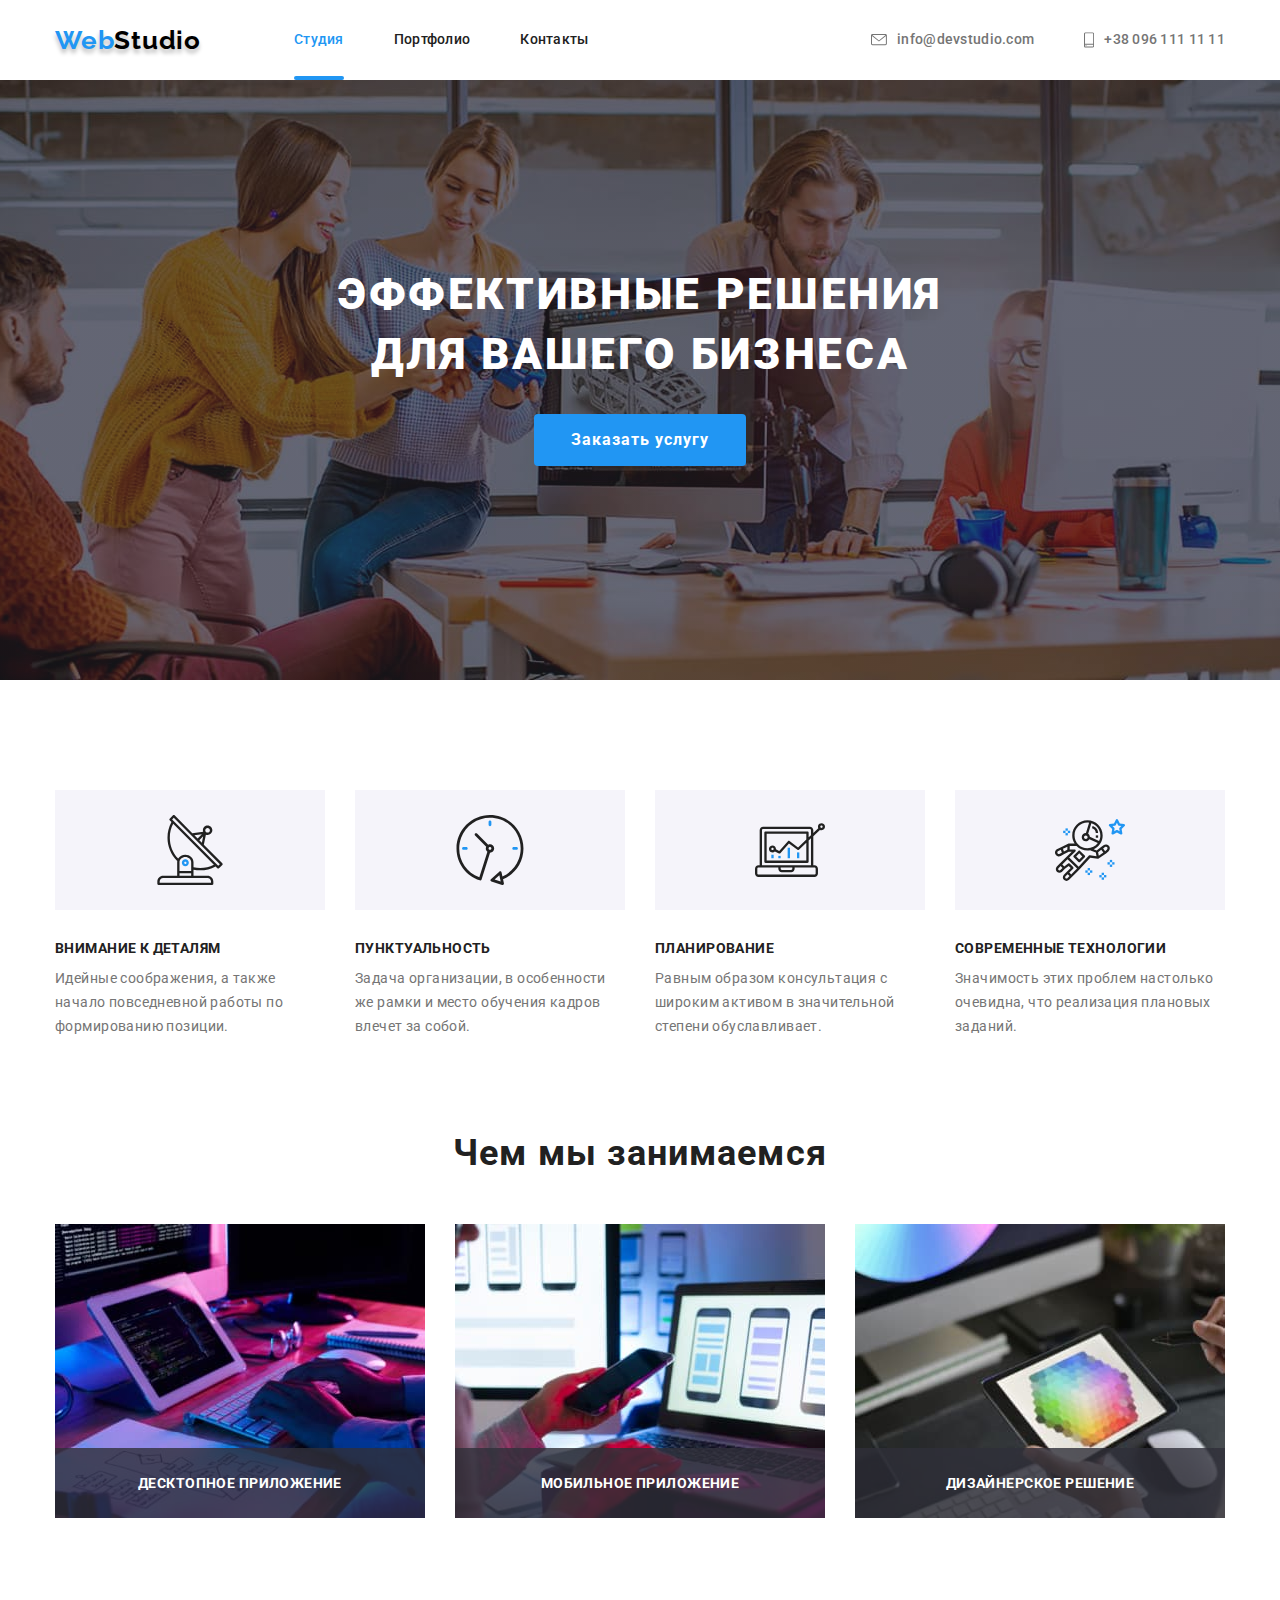
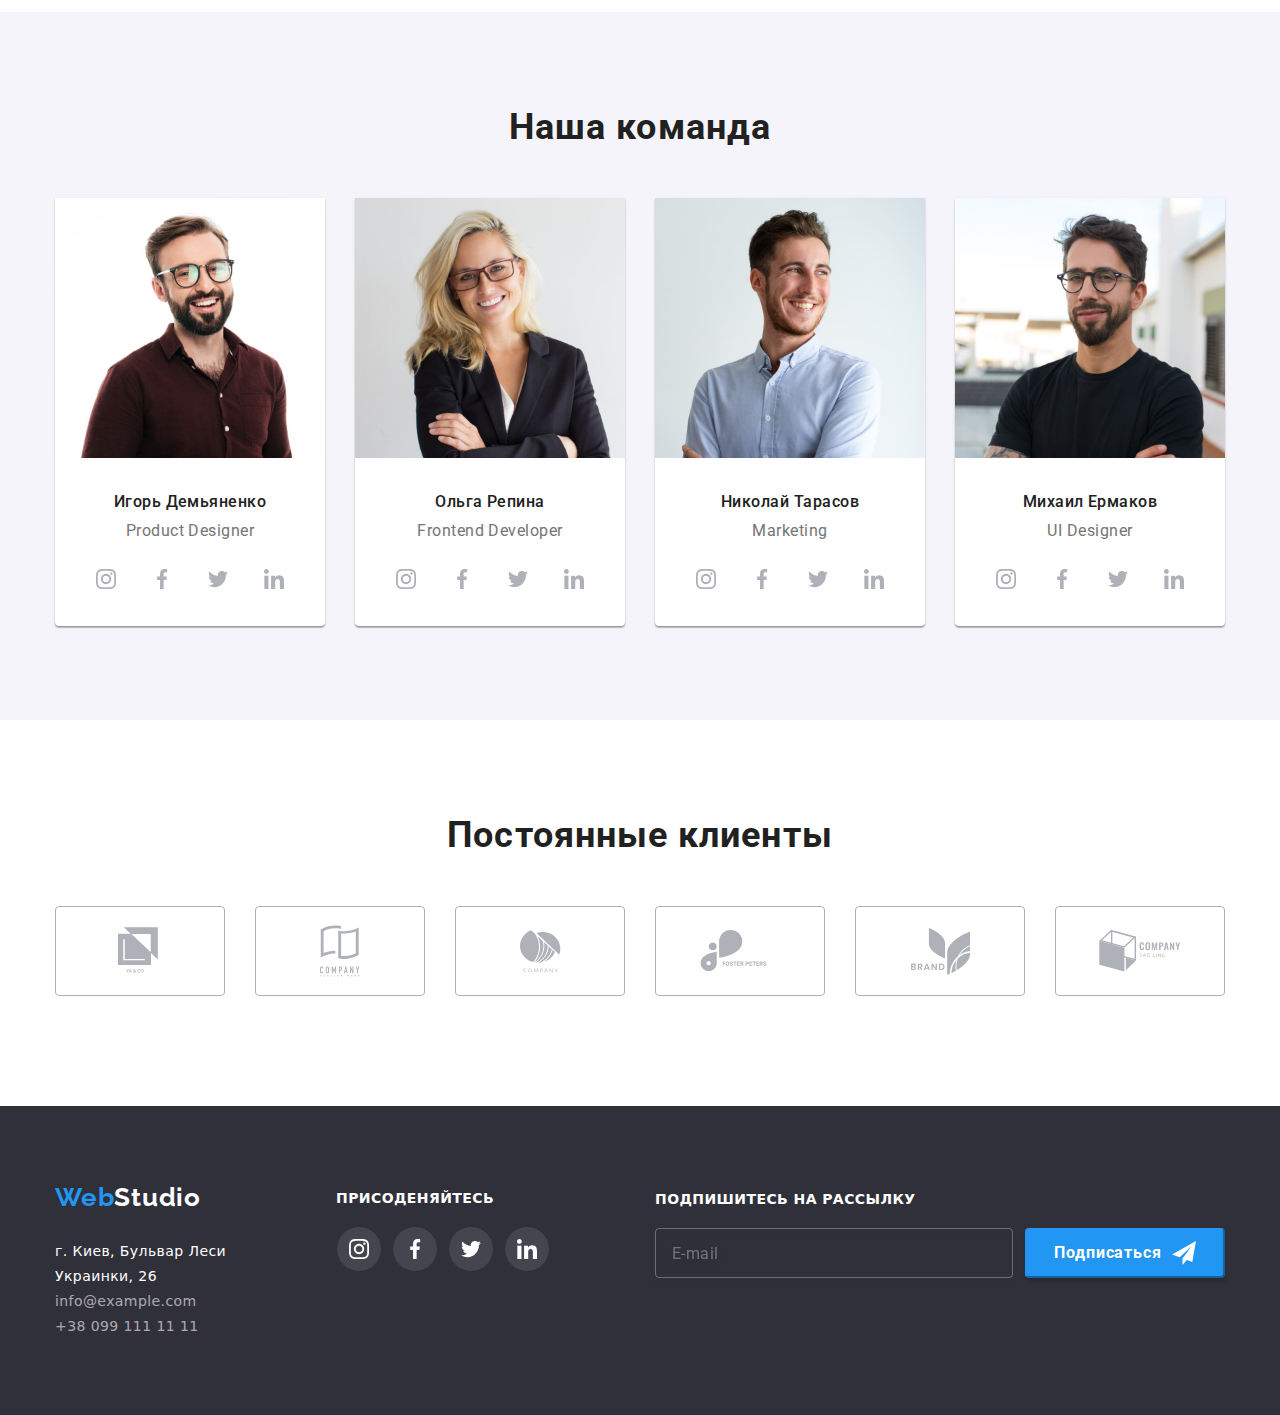
==== index.html @ e0a7408a "start" ====
<!DOCTYPE html>
<!--goit-markup-hw-06 DENYS TYMOFIEIEV-->
<!--Главная страница Студия-->
<html lang="ru">
  <head>
    <meta charset="UTF-8" />
    <meta name="viewport" content="width=device-width, initial-scale=1.0" />
    <title>Web Studio</title>
    <!--Connect stylesheet file-->
    <link
      href="https://fonts.googleapis.com/css2?family=Raleway:wght@400;500;700&family=Roboto:wght@400;500;700;900&display=swap"
      rel="stylesheet"
    />
    <link rel="stylesheet" href="./css/modern-normalize.css" />
    <link rel="stylesheet" href="./css/styles.css" />
  </head>
  <body>
    <header>
      <!-- Main navigation block -->
      <div class="container">
        <nav>
          <!--Logo links in the header-->
          <a href="./">
            <p class="logo">
              <span class="logo-blue">Web</span
              ><span class="logo-black">Studio</span>
            </p>
          </a>
          <!--Navigation list links in header-->
          <ul class="nav-block">
            <li class="list">
              <div><a class="active-link" href="./">Студия</a></div>
            </li>
            <li class="list"><a href="./portfolio.html">Портфолио</a></li>
            <li class="list"><a href="">Контакты</a></li>
          </ul>
        </nav>
        <!--Contacts links list in the header-->
        <ul class="ul-contacts">
          <li class="list-contacts">
            <a href="mailto:info@devstudio.com"
              ><svg class="icon-header" width="16" height="12">
                <use href="./images/sprite.svg#icon-hover"></use>
              </svg>
              info@devstudio.com
            </a>
          </li>
          <li class="list-contacts">
            <a href="tel:+380961111111"
              ><svg class="icon-header" width="10" height="16">
                <use href="./images/sprite.svg#icon-smartphone"></use>
              </svg>
              +38 096 111 11 11
            </a>
          </li>
        </ul>
      </div>
    </header>
    <main>
      <!--Hero block div, image and section (text and button)-->
      <section class="hero-section">
        <div class="container hero">
          <h1>
            Эффективные решения <br />
            для вашего бизнеса
          </h1>
          <button class="hero-button" data-modal-open>Заказать услугу</button>
        </div>
      </section>
      <!--Section advantage block-->
      <section class="advantage">
        <div class="container">
          <ul>
            <li>
              <div class="icon-adv">
                <svg width="70" height="70">
                  <use href="./images/sprite.svg#icon-antenna1"></use>
                </svg>
              </div>
              <h3>Внимание к деталям</h3>
              <p>
                Идейные соображения, а также начало повседневной работы по
                формированию позиции.
              </p>
            </li>
            <li>
              <div class="icon-adv">
                <svg width="70" height="70">
                  <use href="./images/sprite.svg#icon-clock1"></use>
                </svg>
              </div>
              <h3>Пунктуальность</h3>
              <p>
                Задача организации, в особенности же рамки и место обучения
                кадров влечет за собой.
              </p>
            </li>
            <li>
              <div class="icon-adv">
                <svg width="70" height="70">
                  <use href="./images/sprite.svg#icon-diagram1"></use>
                </svg>
              </div>
              <h3>Планирование</h3>
              <p>
                Равным образом консультация с широким активом в значительной
                степени обуславливает.
              </p>
            </li>
            <li>
              <div class="icon-adv">
                <svg width="70" height="70">
                  <use href="./images/sprite.svg#icon-astronaut1"></use>
                </svg>
              </div>
              <h3>Современные технологии</h3>
              <p>
                Значимость этих проблем настолько очевидна, что реализация
                плановых заданий.
              </p>
            </li>
          </ul>
        </div>
      </section>
      <!--What we doing block-->
      <section class="section-wedo">
        <div class="wedo container">
          <h2>Чем мы занимаемся</h2>
          <ul class="wedo-img">
            <li class="wedo-li">
              <a href=""
                ><img
                  src="./images/img1.jpg"
                  width="370"
                  alt="Десктопное приложение"
              /></a>
              <h3 class="wedo-box">Десктопное приложение</h3>
            </li>
            <li class="wedo-li">
              <a href=""
                ><img
                  src="./images/img2.jpg"
                  width="370"
                  alt="Мобильное приложение"
              /></a>
              <h3 class="wedo-box">Мобильное приложение</h3>
            </li>
            <li class="wedo-li">
              <a href=""
                ><img
                  src="./images/img3.jpg"
                  width="370"
                  alt="Дизайнерское решение"
              /></a>
              <h3 class="wedo-box">Дизайнерское решение</h3>
            </li>
          </ul>
        </div>
      </section>
      <!--Our team block-->
      <section class="team-section">
        <div class="team container">
          <h2>Наша команда</h2>
          <ul class="team-ul">
            <li>
              <img src="./images/igor1.jpg" width="270" alt="Парень" />
              <h3>Игорь Демьяненко</h3>
              <p>Product Designer</p>
              <div>
                <ul class="social-ul">
                  <li class="social-li">
                    <a href="">
                      <svg class="social-link" width="20" height="20">
                        <use href="./images/sprite.svg#icon-instagram"></use>
                      </svg>
                    </a>
                  </li>
                  <li class="social-li">
                    <a href="">
                      <svg class="social-link" width="20" height="20">
                        <use href="./images/sprite.svg#icon-facebook"></use>
                      </svg>
                    </a>
                  </li>
                  <li class="social-li">
                    <a href="">
                      <svg class="social-link" width="20" height="20">
                        <use href="./images/sprite.svg#icon-twitter"></use>
                      </svg>
                    </a>
                  </li>
                  <li class="social-li">
                    <a href="">
                      <svg class="social-link" width="20" height="20">
                        <use href="./images/sprite.svg#icon-linkedin"></use>
                      </svg>
                    </a>
                  </li>
                </ul>
              </div>
            </li>
            <li>
              <img src="./images/olga2.jpg" width="270" alt="Девушка" />
              <h3>Ольга Репина</h3>
              <p>Frontend Developer</p>
              <div>
                <ul class="social-ul">
                  <li class="social-li">
                    <a href="">
                      <svg class="social-link" width="20" height="20">
                        <use href="./images/sprite.svg#icon-instagram"></use>
                      </svg>
                    </a>
                  </li>
                  <li class="social-li">
                    <a href="">
                      <svg class="social-link" width="20" height="20">
                        <use href="./images/sprite.svg#icon-facebook"></use>
                      </svg>
                    </a>
                  </li>
                  <li class="social-li">
                    <a href="">
                      <svg class="social-link" width="20" height="20">
                        <use href="./images/sprite.svg#icon-twitter"></use>
                      </svg>
                    </a>
                  </li>
                  <li class="social-li">
                    <a href="">
                      <svg class="social-link" width="20" height="20">
                        <use href="./images/sprite.svg#icon-linkedin"></use>
                      </svg>
                    </a>
                  </li>
                </ul>
              </div>
            </li>
            <li>
              <img src="./images/nikola3.jpg" width="270" alt="Парень" />
              <h3>Николай Тарасов</h3>
              <p>Marketing</p>
              <div>
                <ul class="social-ul">
                  <li class="social-li">
                    <a href="">
                      <svg class="social-link" width="20" height="20">
                        <use href="./images/sprite.svg#icon-instagram"></use>
                      </svg>
                    </a>
                  </li>
                  <li class="social-li">
                    <a href="">
                      <svg class="social-link" width="20" height="20">
                        <use href="./images/sprite.svg#icon-facebook"></use>
                      </svg>
                    </a>
                  </li>
                  <li class="social-li">
                    <a href="">
                      <svg class="social-link" width="20" height="20">
                        <use href="./images/sprite.svg#icon-twitter"></use>
                      </svg>
                    </a>
                  </li>
                  <li class="social-li">
                    <a href="">
                      <svg class="social-link" width="20" height="20">
                        <use href="./images/sprite.svg#icon-linkedin"></use>
                      </svg>
                    </a>
                  </li>
                </ul>
              </div>
            </li>
            <li>
              <img src="./images/michael4.jpg" width="270" alt="Парень" />
              <h3>Михаил Ермаков</h3>
              <p>UI Designer</p>
              <div>
                <ul class="social-ul">
                  <li class="social-li">
                    <a href="">
                      <svg class="social-link" width="20" height="20">
                        <use href="./images/sprite.svg#icon-instagram"></use>
                      </svg>
                    </a>
                  </li>
                  <li class="social-li">
                    <a href="">
                      <svg class="social-link" width="20" height="20">
                        <use href="./images/sprite.svg#icon-facebook"></use>
                      </svg>
                    </a>
                  </li>
                  <li class="social-li">
                    <a href="">
                      <svg class="social-link" width="20" height="20">
                        <use href="./images/sprite.svg#icon-twitter"></use>
                      </svg>
                    </a>
                  </li>
                  <li class="social-li">
                    <a href="">
                      <svg class="social-link" width="20" height="20">
                        <use href="./images/sprite.svg#icon-linkedin"></use>
                      </svg>
                    </a>
                  </li>
                </ul>
              </div>
            </li>
          </ul>
        </div>
      </section>
      <section class="section-wedo">
        <div class="wedo container">
          <h2>Постоянные клиенты</h2>
          <ul class="client-ul">
            <li>
              <a class="client-link" href="">
                <svg width="44" height="49">
                  <use href="./images/sprite.svg#icon-logo1"></use>
                </svg>
              </a>
            </li>
            <li>
              <a class="client-link" href="">
                <svg width="40" height="52">
                  <use href="./images/sprite.svg#icon-logo2"></use>
                </svg>
              </a>
            </li>
            <li>
              <a class="client-link" href="">
                <svg width="41" height="43">
                  <use href="./images/sprite.svg#icon-logo3"></use>
                </svg>
              </a>
            </li>
            <li>
              <a class="client-link" href="">
                <svg width="80" height="42">
                  <use href="./images/sprite.svg#icon-logo4"></use>
                </svg>
              </a>
            </li>
            <li>
              <a class="client-link" href="">
                <svg width="59" height="47">
                  <use href="./images/sprite.svg#icon-logo5"></use>
                </svg>
              </a>
            </li>
            <li>
              <a class="client-link" href="">
                <svg width="88" height="42">
                  <use href="./images/sprite.svg#icon-logo6"></use>
                </svg>
              </a>
            </li>
          </ul>
        </div>
      </section>
      <!--Footer area - down page-->
      <!--Modal window-->
      <!--Форма-->
      <form class="backdrope is-hidden" data-modal>
        <div class="modal">
          <h2>Оставьте свои данные, мы вам перезвоним</h2>
          <!--Input NAME-->
          <div class="form-div">
            <input
              class="form-input"
              name="name"
              type="text"
              id="name"
              placeholder=" "
            />
            <label class="form-label" for="name">Имя</label>
            <svg class="form-icon" width="12" height="12">
              <use href="./images/sprite.svg#icon-form-name"></use>
            </svg>
          </div>
          <!--Input phone-->
          <div class="form-div">
            <input
              class="form-input"
              name="phone"
              type="tel"
              id="tel"
              placeholder=" "
            />
            <label class="form-label" for="tel">Телефон</label>
            <svg class="form-icon" width="12" height="12">
              <use href="./images/sprite.svg#icon-form-phone"></use>
            </svg>
          </div>
          <!--Input mail-->
          <div class="form-div">
            <input
              class="form-input"
              name="mail"
              type="email"
              id="email"
              placeholder=" "
            />
            <label class="form-label" for="email">Почта</label>
            <svg class="form-icon" width="15" height="12">
              <use href="./images/sprite.svg#icon-form-mail"></use>
            </svg>
          </div>
          <!--Input comment-->
          <div class="form-div">
            <textarea
              class="form-input form-com"
              name="comment"
              id="comment"
              rows="4"
              placeholder="Введите текст"
            >
            </textarea>
            <label class="form-label" for="comment">Комментарий</label>
          </div>
          <!--<div class="apply-div">-->

          <label class="apply" for="apply">
            <input class="checkbox" type="checkbox" name="apply" id="apply" />
            <span class="icon-f"></span>
            <span>Соглашаюсь с рассылкой и принимаю</span>
            <a href=""><u>Условия договора</u></a>
          </label>

          <button class="subm" type="submit">Отправить</button>
          <div class="close-f">
            <button class="xclose" data-modal-close>
              <svg class="icon-close" width="11" height="11">
                <use href="./images/sprite.svg#icon-form-close"></use>
              </svg>
            </button>
          </div>
        </div>
      </form>
    </main>
    <footer>
      <!--Logo links in the header-->
      <div class="container down-page">
        <ul class="footer-ul">
          <li class="footer-col">
            <a href="./">
              <p class="logodown">
                <span class="logo-blue">Web</span
                ><span class="logo-white">Studio</span>
              </p>
            </a>
            <address class="adr">
              <span>г. Киев, Бульвар Леси Украинки, 26</span> <br />
              <a href="mailto:info@example.com"> info@example.com </a>
              <br />
              <a href="tel:+380991111111"> +38 099 111 11 11 </a>
            </address>
          </li>
          <li>
            <p class="add">ПРИСОДЕНЯЙТЕСЬ</p>
            <ul class="social-ul-down">
              <li class="social-li-down">
                <a href="">
                  <svg class="social-link" width="20" height="20">
                    <use href="./images/sprite.svg#icon-instagram"></use>
                  </svg>
                </a>
              </li>
              <li class="social-li-down">
                <a href="">
                  <svg class="social-link" width="20" height="20">
                    <use href="./images/sprite.svg#icon-facebook"></use>
                  </svg>
                </a>
              </li>
              <li class="social-li-down">
                <a href="">
                  <svg class="social-link" width="20" height="20">
                    <use href="./images/sprite.svg#icon-twitter"></use>
                  </svg>
                </a>
              </li>
              <li class="social-li-down">
                <a href="">
                  <svg class="social-link" width="20" height="20">
                    <use href="./images/sprite.svg#icon-linkedin"></use>
                  </svg>
                </a>
              </li>
            </ul>
          </li>
          <li>
            <div class="subscribe-div">
              <label class="subscribe-label" for="sum-mail"
                >ПОДПИШИТЕСЬ НА РАССЫЛКУ</label
              >
              <input
                class="subscribe-input"
                type="email"
                name="r-email"
                id="sub-mail"
                placeholder="E-mail"
              />
              
            </div>
          <li>
            <button type="submit" class="subscribe-button" id="sub-mail">
              <span>Подписаться </span>
              <svg class="icon-subs" width="24" height="24">
                <use href="./images/sprite.svg#icon-send"></use>
              </svg>
            </button>
          </li>  
          </li>
        </ul>
      </div>
    </footer>
    <script src="./js/modal.js"></script>
  </body>
</html>
---- css/styles.css ----
/*Палітра основних кольорів*/
/*Logo-blue color: #2196F3;*/
/*Logo-black color: #000000;*/
/*Logo-white color: #FFFFFF;*/
/*h2-text color: #212121;*/
/*p-text color: #757575;*/
/*footer-header background: #2F303A;*/
/*our team section background: #F5F4FA;*/
:root {
  --Logo-blue-color: #2196f3;
  --Logo-black-color: #000000;
  --Logo-white-color: #ffffff;
  --h2-text-color: #212121;
  --p-text-color: #757575;
  --footer-header-background: #2f303a;
  --our-team-background: #f5f4fa;
  --new-bg-hero: #c4c4c4;
}
header > div {
  align-items: center;

  background-color: var(--Logo-white-color);
  font-family: Roboto;
  font-style: normal;
  font-weight: 500;
  font-size: 14px;
  line-height: 1.14;
  letter-spacing: 0.02em;
}
main {
  font-family: Roboto;
}
a {
  text-decoration: none;
}
ul {
  list-style: none;
  padding-left: 0;
}
h1 {
  margin-top: 0;
  margin-bottom: 0;
}
h2 {
  margin-top: 0;
  margin-bottom: 0;

  color: var(--h2-text-color);
  font-style: normal;
  font-weight: bold;
  font-size: 36px;
  line-height: 42px;
  letter-spacing: 0.03em;
}
/*Logo style*/
nav > a {
  display: block;
  margin-right: 93px;
}
p.logo {
  font-family: Raleway;
  font-style: normal;
  font-weight: bold;
  font-size: 26px;
  line-height: 31px;
  letter-spacing: 0.03em;
  text-shadow: 0px 4px 4px rgba(0, 0, 0, 0.25);
}
p.logo-portfolio {
  font-family: Raleway;
  font-style: normal;
  font-weight: bold;
  font-size: 26px;
  line-height: 31px;
  letter-spacing: 0.03em;
}
p.logodown {
  margin: 0px, 0px, 20px, 0px;
  font-family: Raleway;
  font-style: normal;
  font-weight: bold;
  font-size: 26px;
  line-height: 31px;
  letter-spacing: 0.03em;
}
span.logo-blue {
  color: var(--Logo-blue-color);
}
span.logo-black {
  color: var(--Logo-black-color);
}
span.logo-white {
  color: var(--Logo-white-color);
}
nav {
  display: flex;
  align-items: center;
}
/*Загальні параметри контейнера для макета*/
.container {
  display: flex;
  width: 1200px;
  padding-left: 15px;
  padding-right: 15px;
  margin-left: auto;
  margin-right: auto;
}
header > div {
  align-items: center;
  max-height: 80px;

  background-color: var(--Logo-white-color);
  font-family: Roboto;
  font-style: normal;
  font-weight: 500;
  font-size: 14px;
  line-height: 1.14;
  letter-spacing: 0.02em;
}
.list > a {
  color: var(--h2-text-color);
  transition-property: color;
  transition-duration: 250ms;
  transition-timing-function: cubic-bezier(0.4, 0, 0.2, 1);
}
.list > a:hover,
.list > a:focus {
  color: var(--Logo-blue-color);
}
/*Пошта та телефон в хедері*/
.ul-contacts {
  display: flex;
  align-items: center;
  margin-left: auto;
}
.ul-contacts li:not(:last-child) {
  margin-right: 50px;
}

.list-contacts > a {
  display: flex;
  align-items: center;
  color: var(--p-text-color);
  fill: #757575;
  transition-property: color fill;
  transition-duration: 250ms;
  transition-timing-function: cubic-bezier(0.4, 0, 0.2, 1);
}
.list-contacts > a:hover,
.list-contacts > a:focus {
  color: var(--Logo-blue-color);
  fill: var(--Logo-blue-color);
}
.list {
  position: relative;
}

.list div::after {
  content: "";
  position: absolute;

  width: 100%;
  height: 4px;
  border-radius: 2px;
  bottom: -32px;
  left: 0px;
  background-color: var(--Logo-blue-color);
}
/* nav-block стилі для блоку посилань хедера*/
.nav-block {
  display: flex;
  padding-left: 0;
}
.nav-block li:not(:last-child) {
  margin-right: 50px;
}
/* Оформлення ГЕРОЯ*/
.hero {
  display: flex;
  flex-direction: column;
  justify-content: center;
  align-items: center;

  font-family: Roboto;
}
.hero-section {
  padding-top: 184px;
  padding-bottom: 184px;
  background-color: var(--new-bg-hero);
  background-image: linear-gradient(
      to right,
      rgba(47, 48, 58, 0.4),
      rgba(47, 48, 58, 0.4)
    ),
    url("../images/image-for-hero.jpg");
  background-repeat: no-repeat;
  background-position: center;
}
.hero > h1 {
  color: var(--Logo-white-color);
  font-family: Roboto;
  font-style: normal;
  font-weight: 900;
  font-size: 44px;
  line-height: 60px;
  text-align: center;
  letter-spacing: 0.06em;
  text-transform: uppercase;
}
.hero-button {
  box-sizing: content-box;
  width: 200px;
  height: 50px;
  margin: 30px;
  border: var(--Logo-blue-color);
  border-radius: 4px;
  background-color: var(--Logo-blue-color);
  color: var(--Logo-white-color);
  font-style: normal;
  font-weight: bold;
  font-size: 16px;
  line-height: 30px;
  letter-spacing: 0.06em;

  transition-property: background-color;
  transition-duration: 250ms;
  transition-timing-function: cubic-bezier(0.4, 0, 0.2, 1);
}
.hero-button:hover,
.hero-button:focus {
  background-color: #188ce8;
  color: var(--Logo-white-color);
  font-style: normal;
  font-weight: bold;
  font-size: 16px;
  line-height: 30px;
  text-align: center;
  letter-spacing: 0.06em;
}
/*Оформлення ПЕРЕВАГИ*/
.advantage {
  padding-top: 94px;
}

.advantage h3 {
  margin-top: 30px;
  margin-bottom: 10px;
  color: var(--h2-text-color);
  font-style: normal;
  font-weight: bold;
  font-size: 14px;
  line-height: 16px;
  letter-spacing: 0.03em;
  text-transform: uppercase;
}
.advantage p {
  max-width: 270px;
  margin: 0;

  color: var(--p-text-color);
  font-style: normal;
  font-weight: normal;
  font-size: 14px;
  line-height: 24px;
  letter-spacing: 0.03em;
}
.advantage ul {
  display: flex;
  margin-bottom: 0;
  justify-content: space-between;
}
.advantage li:not(:last-child) {
  margin-right: 30px;
}
/* Оформлення ЧИМ МИ ЗАЙМАЄМОСЯ */
.section-wedo {
  padding-top: 94px;
  padding-bottom: 94px;
}
.wedo {
  flex-direction: column;
  margin-bottom: 0px;
}
.wedo > h2 {
  text-align: center;
  margin-bottom: 0px;
}
.wedo-img a {
  display: block;
  margin-bottom: 0px;
}
.wedo-img {
  display: flex;
  justify-content: space-between;
  margin-top: 50px;
  margin-bottom: 0px;
}
.wedo-li {
  position: relative;
  max-height: 294px;
}
.wedo-box {
  position: absolute;

  width: 100%;
  height: 70px;
  margin: 0%;
  bottom: 0px;
  left: 0px;
  display: flex;
  justify-content: center;
  align-items: center;
  font-style: normal;

  font-weight: bold;
  font-size: 14px;
  line-height: 16px;
  text-align: center;
  letter-spacing: 0.03em;
  text-transform: uppercase;

  color: var(--Logo-white-color);
  background: rgba(47, 48, 58, 0.8);
  pointer-events: none;
}
/* Оформлення Наша Команда*/
.team-section {
  padding-top: 94px;
  padding-bottom: 94px;
  background-color: var(--our-team-background);
}
.team {
  flex-direction: column;
  justify-content: center;
  align-items: center;
  font-style: normal;
  font-weight: 500;
  font-size: 16px;
  line-height: 19px;
  text-align: center;
  letter-spacing: 0.03em;
}
.team > h2 {
  margin-bottom: 50px;
  font-style: normal;
  font-weight: bold;
  font-size: 36px;
  line-height: 42px;
  text-align: center;
  letter-spacing: 0.03em;
}
.team > ul {
  display: flex;
  margin-bottom: 0px;
  margin-top: 0px;
  margin-left: auto;
  margin-right: auto;
  justify-content: space-between;
}
.team-ul > li {
  max-width: 270px;
  max-height: 428px;

  background-color: var(--Logo-white-color);
  box-shadow: 0px 1px 3px rgba(0, 0, 0, 0.12), 0px 1px 1px rgba(0, 0, 0, 0.14),
    0px 2px 1px rgba(0, 0, 0, 0.2);
  border-radius: 0px 0px 4px 4px;
}
.team li:not(:last-child) {
  margin-right: 30px;
}
.team h3 {
  padding-top: 30px;
  margin-bottom: 10px;
  margin-top: 0px;
  color: var(--h2-text-color);
  font-style: normal;
  font-weight: 500;
  font-size: 16px;
  line-height: 19px;
  text-align: center;
  letter-spacing: 0.03em;
}
.team p {
  box-sizing: border-box;
  padding-bottom: 16px;
  margin-top: 0px;
  margin-bottom: 0px;
  color: var(--p-text-color);
  font-style: normal;
  font-weight: normal;
  font-size: 16px;
  line-height: 19px;
  text-align: center;
  letter-spacing: 0.03em;
}
/*Елементи підвалу*/
footer {
  display: flex;
  padding-top: 60px;
  padding-bottom: 60px;
  background-color: var(--footer-header-background);
}
.footer-ul {
  display: flex;
  flex-direction: row;
}

address {
  font-style: normal;
  font-weight: normal;
  font-size: 14px;
  line-height: 24px;
  letter-spacing: 0.03em;
}
.footer-col {
  margin-right: 70px;
}
.down-page {
  flex-direction: column;
  align-items: flex-start;
}
footer a > p {
  margin-top: 0;
}

.adr span {
  margin-bottom: 9px;
  color: var(--Logo-white-color);
  font-style: normal;
  font-weight: normal;
  font-size: 14px;
  line-height: 1.71;
  /* or 171% */
  letter-spacing: 0.03em;
}
.adr a {
  color: rgba(255, 255, 255, 0.6);
  font-style: normal;
  font-weight: normal;
  font-size: 14px;
  line-height: 1.71;
  /* or 171% */
  letter-spacing: 0.03em;
  margin-bottom: 9px;
}
a.active-link {
  color: var(--Logo-blue-color);
}
button.filter {
  padding: 6px 22px 6px 22px;
  color: var(--h2-text-color);
  background-color: var(--our-team-background);
  font-style: normal;
  font-weight: 500;
  font-size: 16px;
  line-height: 26px;
  text-align: center;
  letter-spacing: 0.03em;
  border-radius: 4px;
  box-shadow: none;
  border: none;
  transition-property: color background-color;
  transition-duration: 250ms;
  transition-timing-function: cubic-bezier(0.4, 0, 0.2, 1);
}
button.filter:hover,
button.active:focus {
  color: var(--Logo-white-color);
  background-color: var(--Logo-blue-color);
  font-style: normal;
  font-weight: 500;
  font-size: 16px;
  line-height: 26px;
  text-align: center;
  letter-spacing: 0.03em;
  border-color: var(--Logo-white-color);
  box-shadow: 0px 4px 5px 0 rgba(0, 0, 0, 0.5); /* Параметры тени */
}
h2.img-head {
  color: var(--h2-text-color);
  font-style: normal;
  font-weight: bold;
  font-size: 18px;
  line-height: 36px;
  letter-spacing: 0.06em;
}
p.img-p {
  color: var(--p-text-color);
  font-style: normal;
  font-weight: normal;
  font-size: 16px;
  line-height: 30px;
  letter-spacing: 0.03em;
}
/* PORTFOLIO - PAGE Styles*/
/* PORTFOLIO - PAGE Styles*/
/* PORTFOLIO - PAGE Styles*/

.no-display {
  display: none;
}
.zero {
  margin-bottom: 0px;
  margin-top: 0px;
}
.search-menu {
  display: flex;
  justify-content: center;
  margin-top: 87px;
  margin-bottom: 50px;
}
.search-menu > li:not(:last-child) {
  margin-right: 8px;
}
.portfolio-section {
  margin-top: 0px;
  margin-bottom: 101px;
}
.portfolio-content {
  flex-direction: column;
  justify-content: center;
}
.portfolio-projects {
  display: flex;
  flex-wrap: wrap;
  justify-content: center;
  margin-top: 0px;
  margin-bottom: 0px;
}
.portfolio-projects > li {
  box-sizing: border-box;
  max-width: 370px;
  max-height: 404px;
  margin-top: 0px;
  margin-bottom: 0px;
  border-style: solid;
  border-width: 1px;
  border-color: #eeeeee;
}
.portfolio-projects > li:hover,
.portfolio-projects > li:focus {
  box-shadow: 0px 1px 1px rgba(0, 0, 0, 0.12), 0px 4px 4px rgba(0, 0, 0, 0.06),
    1px 4px 6px rgba(0, 0, 0, 0.16);
}
.portfolio-projects > li:not(:nth-last-child(-n + 3)) {
  margin-bottom: 30px;
}
.portfolio-projects > li:not(:nth-child(3n + 0)) {
  margin-right: 30px;
}
.portfolio-projects > li > a > h2 {
  box-sizing: border-box;
  margin-left: 24px;
  margin-bottom: 4px;
  padding-top: 20px;
}
.portfolio-projects > li > a > p {
  box-sizing: border-box;
  margin-left: 24px;
  margin-top: 0px;
  margin-bottom: 0px;
  padding-bottom: 20px;
}
/* ОФОРМЛЕННЯ ГРАФІКИ*/
/* ОФОРМЛЕННЯ ГРАФІКИ*/
/* ОФОРМЛЕННЯ ГРАФІКИ*/
.icon-header {
  margin-right: 10px;
}
.icon-adv {
  display: flex;
  width: 270px;
  height: 120px;
  background-color: #f5f4fa;
  justify-content: center;
  align-items: center;
}
.icon-adv > svg {
  align-content: center;
}
.social-ul li:not(:last-child) {
  margin-right: 10px;
}
.social-li a {
  display: inline-flex;
  justify-content: center;
  align-items: center;
  fill: #afb1b8;
  border-width: 1px;
  border-style: solid;
  padding: 12px 12px 12px 12px;
  border-radius: 50%;
  border-color: var(--Logo-white-color);
  transition-property: color fill border-color background-color;
  transition-duration: 250ms;
  transition-timing-function: cubic-bezier(0.4, 0, 0.2, 1);
}
.social-li a:hover,
.social-li a:focus {
  fill: var(--Logo-white-color);
  border-color: var(--Logo-blue-color);
  background-color: var(--Logo-blue-color);
}
.social-ul {
  display: flex;
  flex-direction: row;
  justify-content: center;
  padding-bottom: 30px;
}
.client-link {
  display: inline-flex;
  justify-content: center;
  align-items: center;
  width: 170px;
  height: 90px;
  fill: #afb1b8;
  border-width: 1px;
  border-style: solid;
  padding: auto;

  border-radius: 4px;
  border-color: #afb1b8;

  transition-property: fill;
  transition-duration: 250ms;
  transition-timing-function: cubic-bezier(0.4, 0, 0.2, 1);
}
.client-link:hover,
.client-link:focus {
  fill: var(--Logo-blue-color);
  border-color: var(--Logo-blue-color);
}
.client-ul {
  display: inline-flex;
  flex-direction: row;
  margin-top: 50px;
}
.client-ul li:not(:last-child) {
  margin-right: 30px;
  margin-bottom: 0px;
}
.social-li-down a {
  display: inline-flex;
  justify-content: center;
  align-items: center;
  fill: var(--Logo-white-color);
  border-width: 1px;
  border-style: solid;
  padding: 12px 12px 12px 12px;
  border-radius: 50%;
  border-color: var(--footer-header-background);
  background-color: rgba(255, 255, 255, 0.1);

  transition-property: fill border-color background-color;
  transition-duration: 250ms;
  transition-timing-function: cubic-bezier(0.4, 0, 0.2, 1);
}
.social-li-down a:hover,
.social-li-down a:focus {
  fill: var(--Logo-white-color);
  border-color: var(--Logo-blue-color);
  background-color: var(--Logo-blue-color);
}
.social-ul-down li:not(:last-child) {
  margin-right: 10px;
}
.social-ul-down {
  display: flex;
  flex-direction: row;
}
.add {
  margin-top: 8px;
  margin-bottom: 20px;
  font-style: normal;
  font-weight: bold;
  font-size: 14px;
  line-height: 16px;
  letter-spacing: 0.03em;
  text-transform: uppercase;
  color: var(--Logo-white-color);
}
.pr-div {
  width: 100%;
  height: 100%;
}
/* Портфолио переход для проекта*/
.project-im {
  position: relative;
  overflow: hidden;
}
.project-text {
  position: absolute;
  opacity: 1;
  /*0*/
  width: 100%;
  height: 100%;
  padding: 63px 24px 63px 24px;
  bottom: -4px;
  left: 0px;
  background-color: rgba(33, 150, 243, 0.9);
  font-family: Roboto;
  font-style: normal;
  font-weight: normal;
  font-size: 18px;
  line-height: 1.56;
  /* or 156% */
  letter-spacing: 0.03em;
  color: var(--Logo-white-color);
  overflow: hidden;
  transform: translateY(316px);
  transition-property: transform;
  transition-duration: 250ms;
  transition-timing-function: cubic-bezier(0.4, 0, 0.2, 1);
}

.project-li:hover .project-text,
.project-li:focus .project-text {
  transform: translateY(15px);
}
section > div > ul::backdrop {
  background-color: var(--p-text-color);
}
.is-hidden {
  display: none;
}

.modal {
  width: 528px;
  height: 581px;

  text-align: center;
  padding-left: 40px;
  padding-right: 40px;

  background-color: var(--Logo-white-color);
  background: #ffffff;
  box-shadow: 0px 1px 3px rgba(0, 0, 0, 0.12), 0px 1px 1px rgba(0, 0, 0, 0.14),
    0px 2px 1px rgba(0, 0, 0, 0.2);
  border-radius: 4px;
  position: absolute;
  top: 221px;
  right: 0;
  bottom: 0;
  left: 0;
  margin: auto;
}
form {
  padding: 0%;
  margin: 0%;
}
form > div > h2 {
  margin-top: 40px;

  font-family: Roboto;
  font-style: normal;
  font-weight: bold;
  font-size: 20px;
  line-height: 1.15;
  text-align: center;
  letter-spacing: 0.03em;

  color: var(--h2-text-color);
}
.form-div {
  position: relative;
  display: flex;
  flex-direction: column;
}
input,
textarea {
  outline: none;
}
.form-input {
  display: flex;
  align-items: center;
  margin-top: 28px;
  padding-left: 30px;
  height: 40px;
  border: 1px solid rgba(33, 33, 33, 0.2);
  box-sizing: border-box;
  border-radius: 4px;
  transition-property: border;
  transition-duration: 250ms;
}
textarea {
  margin: 0%;
}
.form-com {
  resize: none;
  height: 120px;
  padding-left: 10px;
  padding-top: 5px;
}

.form-label {
  position: absolute;
  transform: translateX(0px) translateY(10px);

  font-family: Roboto;
  font-style: normal;
  font-weight: normal;
  font-size: 12px;
  line-height: 14px;
  /* identical to box height */

  letter-spacing: 0.01em;

  color: #757575;
}
/*transition-property: color;
  transition-duration: 250ms;
}*/
/*demo  for move label
.form-input:focus + .form-label,
.form-input:not(:placeholder-shown) + .form-label {
}
*/

.form-icon {
  position: absolute;
  transform: translateX(14px) translateY(350%);
  transition-property: fill;
  transition-duration: 250ms;
}
.form-div:focus-within > .form-icon
/*.form-div:focus-within > .form-input,
.form-div:focus-within > .form-label*/ {
  fill: var(--Logo-blue-color);
  color: var(--Logo-blue-color);
  border-color: var(--Logo-blue-color);
}
/*
.form-div:focus-within > .form-label {
  color: var(--Logo-blue-color);
}
*/
.form-input:focus {
  border: 1px solid #2196f3;
}
.apply > span {
  display: inline-block;
  margin-top: 20px;
  font-family: Roboto;
  font-style: normal;
  font-weight: normal;
  font-size: 14px;
  line-height: 1.71;
  /* identical to box height, or 171% */
  letter-spacing: 0.03em;
  color: #757575;
}
.apply a {
}
.checkbox {
  padding-top: 20px;
  -webkit-appearance: none;
  -moz-appearance: none;
  appearance: none;

  position: absolute;
}
.icon-f {
  width: 16px;
  height: 15px;
  border: 2px solid #212121;
  border-radius: 4px;
  transform: translateY(2px);
}
.checkbox:checked + .icon-f {
  border-color: var(--Logo-blue-color);
  background-color: var(--Logo-blue-color);
  background-image: url("../images/form-icons/icon-check.svg");
  background-size: contain;
  background-origin: border-box;
}
.subm {
  width: 200px;
  height: 50px;
  margin-top: 40px;
  background: var(--Logo-blue-color);
  border-color: var(--Logo-blue-color);
  box-shadow: 0px 4px 4px rgba(0, 0, 0, 0.15);
  border-radius: 4px;

  font-family: Roboto;
  font-style: normal;
  font-weight: bold;
  font-size: 16px;
  line-height: 1.87;

  letter-spacing: 0.06em;
  color: var(--Logo-white-color);
  transition-property: background-color;
  transition-duration: 250ms;
}
.subm:hover,
.subm:focus {
  background-color: #188ce8;
}
.close-f {
  position: relative;
}
.xclose {
  position: absolute;
  padding: 0%;
  width: 30px;
  height: 30px;
  border-radius: 50%;
  border: 1px solid rgba(0, 0, 0, 0.1);
  background-color: var(--Logo-white-color);
  transform: translateX(228px) translateY(-542px);
  transition-property: fill;
  transition-duration: 250ms;
}
.xclose:hover,
.xclose:focus {
  fill: var(--Logo-blue-color);
}
.subscribe-div {
  margin-top: 8px;
  height: 86px;
  margin-left: 105px;
}
.subscribe-label {
  font-weight: bold;
  font-size: 14px;
  line-height: 16px;
  letter-spacing: 0.03em;
  color: var(--Logo-white-color);
}
.subscribe-input {
  width: 358px;
  height: 50px;
  margin-top: 20px;
  background-color: transparent;
  border: 1px solid rgba(255, 255, 255, 0.3);
  box-sizing: border-box;
  filter: drop-shadow(0px 4px 4px rgba(0, 0, 0, 0.15));
  padding-left: 16px;
  border-radius: 4px;
  font-family: Roboto;
  font-style: normal;
  font-weight: normal;
  font-size: 16px;
  line-height: 20px;
  /* identical to box height, or 125% */

  display: flex;
  align-items: center;
  letter-spacing: 0.03em;

  color: rgba(255, 255, 255, 0.6);
  transition-property: border;
  transition-duration: 250ms;
}
.subscribe-input:hover,
.subscribe-input:focus {
  border: 1px solid #2196f3;
}

.subscribe-button {
  display: flex;
  justify-content: center;
  align-items: center;
  width: 200px;
  height: 50px;
  margin-top: 46px;
  margin-left: 12px;
  background: #2196f3;
  box-shadow: 0px 4px 4px rgba(0, 0, 0, 0.15);
  border-radius: 4px;
  border-color: var(--Logo-blue-color);
  font-family: Roboto;
  font-style: normal;
  font-weight: bold;
  font-size: 16px;
  line-height: 30px;
  /* identical to box height, or 187% */
  letter-spacing: 0.06em;
  color: var(--Logo-white-color);

  transition-property: background-color;
  transition-duration: 250ms;
  fill: white;
}
.icon-subs {
  margin-left: 10px;
}
.subscribe-button:hover,
.subscribe-button:focus {
  background-color: #188ce8;
}
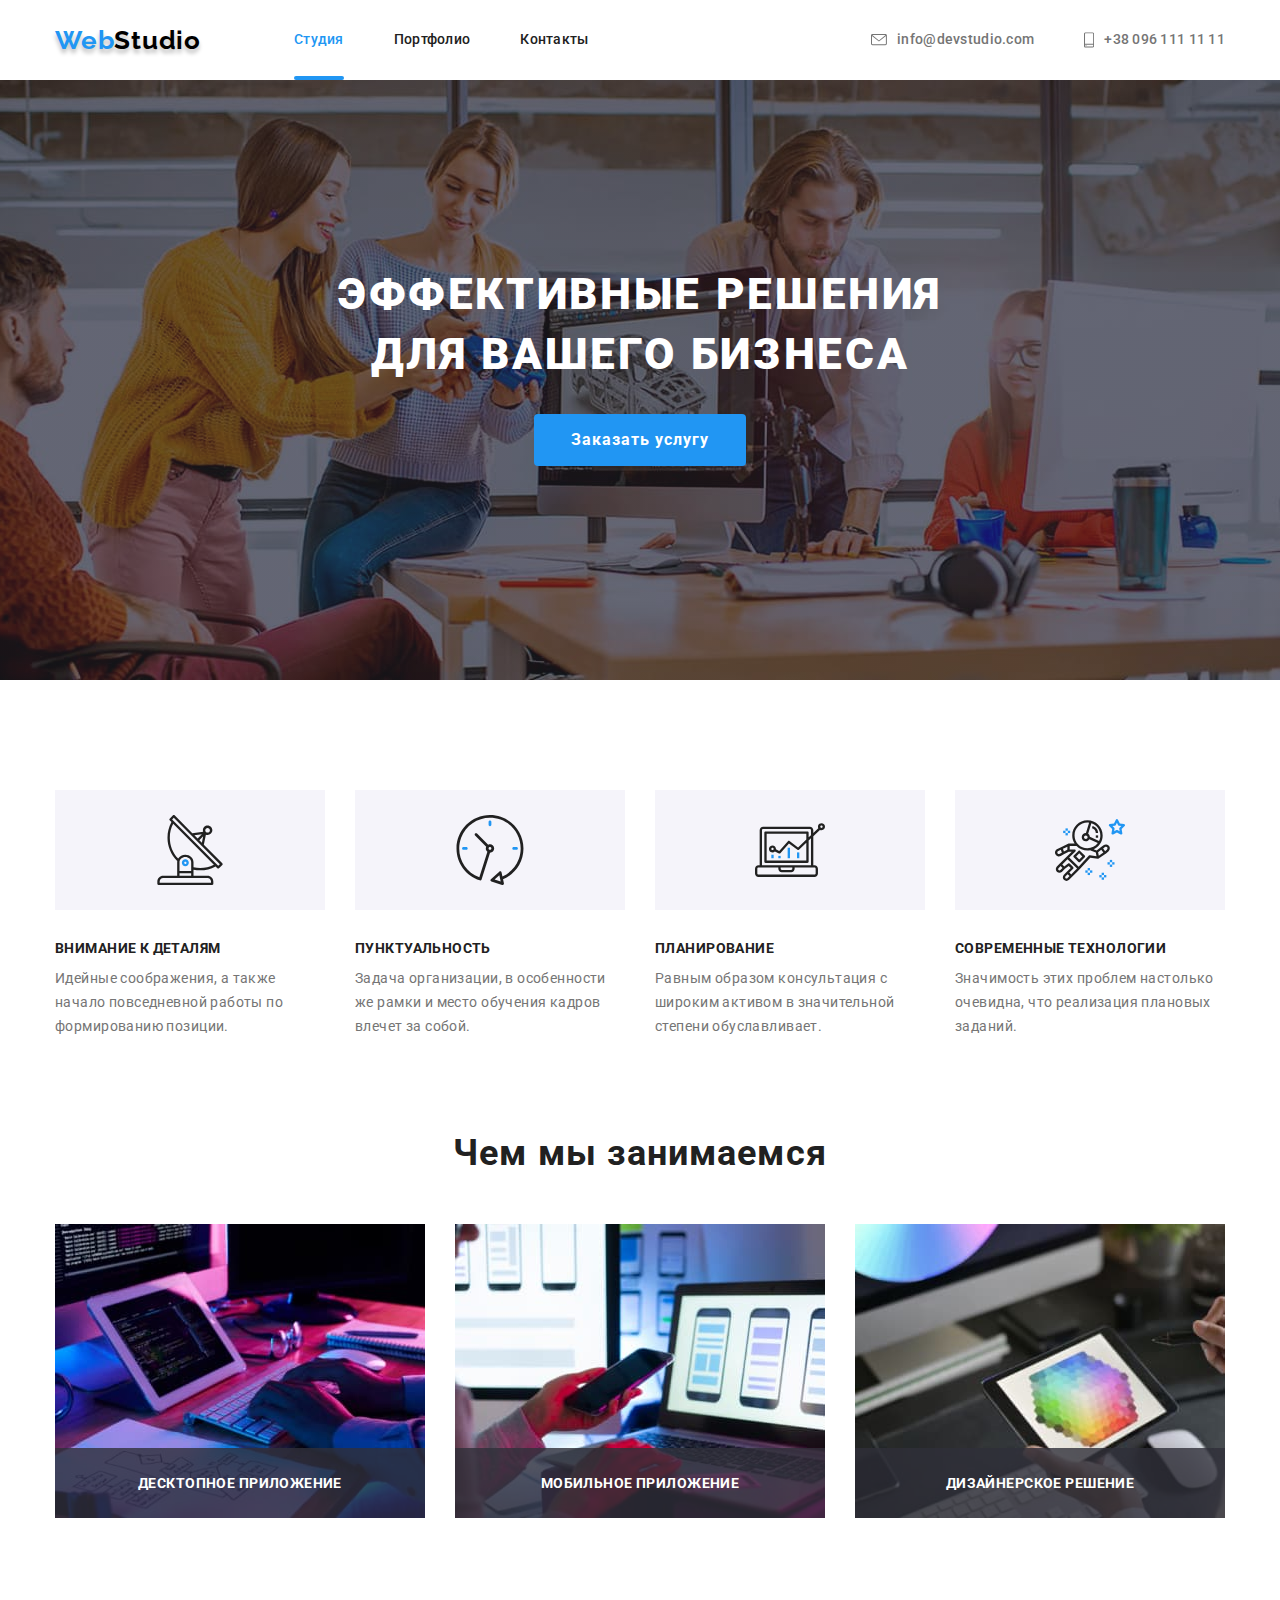
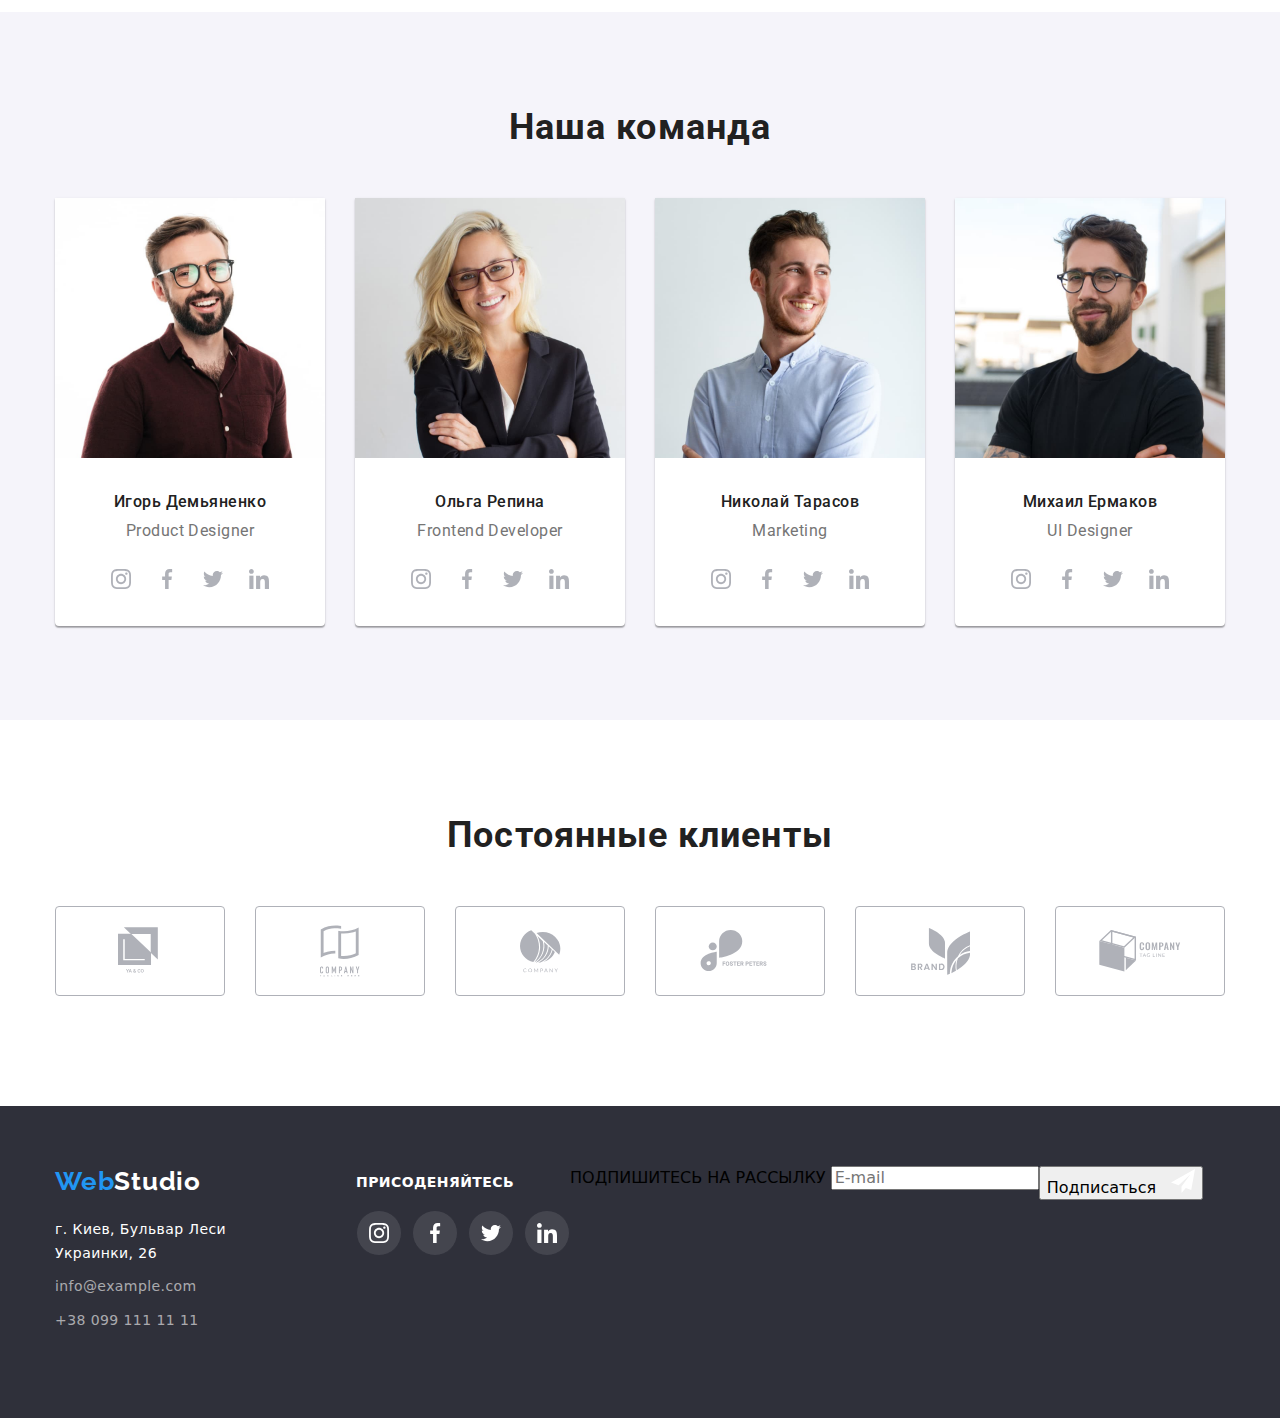
==== commit 6fa5fd37: "2" ====
--- a/index.html
+++ b/index.html
@@ -17,37 +17,37 @@
   <body>
     <header>
       <!-- Main navigation block -->
-      <div class="container">
-        <nav>
+      <div class="header container">
+        <nav class="navigation">
           <!--Logo links in the header-->
-          <a href="./">
+          <a class="navigation__link" href="./">
             <p class="logo">
-              <span class="logo-blue">Web</span
-              ><span class="logo-black">Studio</span>
+              <span class="logo__text-blue">Web</span
+              ><span class="logo__text-black">Studio</span>
             </p>
           </a>
           <!--Navigation list links in header-->
-          <ul class="nav-block">
-            <li class="list">
-              <div><a class="active-link" href="./">Студия</a></div>
-            </li>
-            <li class="list"><a href="./portfolio.html">Портфолио</a></li>
-            <li class="list"><a href="">Контакты</a></li>
+          <ul class="menu">
+          <li class="menu__list">
+          <div class="menu__list-line"><a class="menu__link-active" href="./">Студия</a></div>
+          </li>
+          <li class="menu__list"><a class="menu__link" href="./portfolio.html">Портфолио</a></li>
+          <li class="menu__list"><a class="menu__link" href="">Контакты</a></li>
           </ul>
         </nav>
         <!--Contacts links list in the header-->
-        <ul class="ul-contacts">
-          <li class="list-contacts">
-            <a href="mailto:info@devstudio.com"
-              ><svg class="icon-header" width="16" height="12">
+        <ul class="contacts">
+          <li class="contacts__list">
+            <a class="contacts__link" href="mailto:info@devstudio.com"
+              ><svg class="contacts__icon" width="16" height="12">
                 <use href="./images/sprite.svg#icon-hover"></use>
               </svg>
               info@devstudio.com
             </a>
           </li>
-          <li class="list-contacts">
-            <a href="tel:+380961111111"
-              ><svg class="icon-header" width="10" height="16">
+          <li class="contacts__list">
+            <a class="contacts__link" href="tel:+380961111111"
+              ><svg class="contacts__icon" width="10" height="16">
                 <use href="./images/sprite.svg#icon-smartphone"></use>
               </svg>
               +38 096 111 11 11
@@ -60,61 +60,61 @@
       <!--Hero block div, image and section (text and button)-->
       <section class="hero-section">
         <div class="container hero">
-          <h1>
+          <h1 class="hero__title">
             Эффективные решения <br />
             для вашего бизнеса
           </h1>
-          <button class="hero-button" data-modal-open>Заказать услугу</button>
+          <button class="hero__button" data-modal-open>Заказать услугу</button>
         </div>
       </section>
       <!--Section advantage block-->
       <section class="advantage">
         <div class="container">
-          <ul>
-            <li>
-              <div class="icon-adv">
+          <ul class="advantage__list">
+            <li class="advantage__item">
+              <div class="advantage__icon">
                 <svg width="70" height="70">
                   <use href="./images/sprite.svg#icon-antenna1"></use>
                 </svg>
               </div>
-              <h3>Внимание к деталям</h3>
-              <p>
+              <h3 class="advantage__title">Внимание к деталям</h3>
+              <p class="advantage__text">
                 Идейные соображения, а также начало повседневной работы по
                 формированию позиции.
               </p>
             </li>
-            <li>
-              <div class="icon-adv">
-                <svg width="70" height="70">
+            <li class="advantage__item">
+              <div class="advantage__icon">
+                <svg class="advantage__image" width="70" height="70">
                   <use href="./images/sprite.svg#icon-clock1"></use>
                 </svg>
               </div>
-              <h3>Пунктуальность</h3>
-              <p>
+              <h3 class="advantage__title">Пунктуальность</h3>
+              <p class="advantage__text">
                 Задача организации, в особенности же рамки и место обучения
                 кадров влечет за собой.
               </p>
             </li>
-            <li>
-              <div class="icon-adv">
+            <li class="advantage__item">
+              <div class="advantage__icon">
                 <svg width="70" height="70">
                   <use href="./images/sprite.svg#icon-diagram1"></use>
                 </svg>
               </div>
-              <h3>Планирование</h3>
-              <p>
+              <h3 class="advantage__title">Планирование</h3>
+              <p class="advantage__text">
                 Равным образом консультация с широким активом в значительной
                 степени обуславливает.
               </p>
             </li>
-            <li>
-              <div class="icon-adv">
+            <li class="advantage__item">
+              <div class="advantage__icon">
                 <svg width="70" height="70">
                   <use href="./images/sprite.svg#icon-astronaut1"></use>
                 </svg>
               </div>
-              <h3>Современные технологии</h3>
-              <p>
+              <h3 class="advantage__title">Современные технологии</h3>
+              <p class="advantage__text">
                 Значимость этих проблем настолько очевидна, что реализация
                 плановых заданий.
               </p>
@@ -125,34 +125,34 @@
       <!--What we doing block-->
       <section class="section-wedo">
         <div class="wedo container">
-          <h2>Чем мы занимаемся</h2>
-          <ul class="wedo-img">
-            <li class="wedo-li">
-              <a href=""
+          <h2 class="wedo__title">Чем мы занимаемся</h2>
+          <ul class="wedo__list">
+            <li class="wedo__item">
+              <a class="wedo__link" href=""
                 ><img
                   src="./images/img1.jpg"
                   width="370"
                   alt="Десктопное приложение"
               /></a>
-              <h3 class="wedo-box">Десктопное приложение</h3>
-            </li>
-            <li class="wedo-li">
-              <a href=""
+              <h3 class="wedo__text">Десктопное приложение</h3>
+            </li>
+            <li class="wedo__item">
+              <a class="wedo__link" href=""
                 ><img
                   src="./images/img2.jpg"
                   width="370"
                   alt="Мобильное приложение"
               /></a>
-              <h3 class="wedo-box">Мобильное приложение</h3>
-            </li>
-            <li class="wedo-li">
-              <a href=""
+              <h3 class="wedo__text">Мобильное приложение</h3>
+            </li>
+            <li class="wedo__item">
+              <a class="wedo__link" href=""
                 ><img
                   src="./images/img3.jpg"
                   width="370"
                   alt="Дизайнерское решение"
               /></a>
-              <h3 class="wedo-box">Дизайнерское решение</h3>
+              <h3 class="wedo__text">Дизайнерское решение</h3>
             </li>
           </ul>
         </div>
@@ -160,38 +160,38 @@
       <!--Our team block-->
       <section class="team-section">
         <div class="team container">
-          <h2>Наша команда</h2>
-          <ul class="team-ul">
-            <li>
+          <h2 class="team__title">Наша команда</h2>
+          <ul class="team__list">
+            <li class="team__item">
               <img src="./images/igor1.jpg" width="270" alt="Парень" />
-              <h3>Игорь Демьяненко</h3>
-              <p>Product Designer</p>
+              <h3 class="team__member">Игорь Демьяненко</h3>
+              <p class="team__profession">Product Designer</p>
               <div>
-                <ul class="social-ul">
-                  <li class="social-li">
-                    <a href="">
-                      <svg class="social-link" width="20" height="20">
+                <ul class="social-list">
+                  <li class="social-list__item">
+                    <a class="social-list__link"href="">
+                      <svg width="20" height="20">
                         <use href="./images/sprite.svg#icon-instagram"></use>
                       </svg>
                     </a>
                   </li>
-                  <li class="social-li">
-                    <a href="">
-                      <svg class="social-link" width="20" height="20">
+                  <li class="social-list__item">
+                    <a class="social-list__link" href="">
+                      <svg width="20" height="20">
                         <use href="./images/sprite.svg#icon-facebook"></use>
                       </svg>
                     </a>
                   </li>
-                  <li class="social-li">
-                    <a href="">
-                      <svg class="social-link" width="20" height="20">
+                  <li class="social-list__item">
+                    <a class="social-list__link" href="">
+                      <svg width="20" height="20">
                         <use href="./images/sprite.svg#icon-twitter"></use>
                       </svg>
                     </a>
                   </li>
-                  <li class="social-li">
-                    <a href="">
-                      <svg class="social-link" width="20" height="20">
+                  <li class="social-list__item">
+                    <a class="social-list__link" href="">
+                      <svg width="20" height="20">
                         <use href="./images/sprite.svg#icon-linkedin"></use>
                       </svg>
                     </a>
@@ -199,36 +199,36 @@
                 </ul>
               </div>
             </li>
-            <li>
+            <li class="team__item">
               <img src="./images/olga2.jpg" width="270" alt="Девушка" />
-              <h3>Ольга Репина</h3>
-              <p>Frontend Developer</p>
+              <h3 class="team__member">Ольга Репина</h3>
+              <p class="team__profession">Frontend Developer</p>
               <div>
-                <ul class="social-ul">
-                  <li class="social-li">
-                    <a href="">
-                      <svg class="social-link" width="20" height="20">
+                <ul class="social-list">
+                  <li class="social-list__item">
+                    <a class="social-list__link" href="">
+                      <svg width="20" height="20">
                         <use href="./images/sprite.svg#icon-instagram"></use>
                       </svg>
                     </a>
                   </li>
-                  <li class="social-li">
-                    <a href="">
-                      <svg class="social-link" width="20" height="20">
+                  <li class="social-list__item">
+                    <a class="social-list__link" href="">
+                      <svg width="20" height="20">
                         <use href="./images/sprite.svg#icon-facebook"></use>
                       </svg>
                     </a>
                   </li>
-                  <li class="social-li">
-                    <a href="">
-                      <svg class="social-link" width="20" height="20">
+                  <li class="social-list__item">
+                    <a class="social-list__link" href="">
+                      <svg width="20" height="20">
                         <use href="./images/sprite.svg#icon-twitter"></use>
                       </svg>
                     </a>
                   </li>
-                  <li class="social-li">
-                    <a href="">
-                      <svg class="social-link" width="20" height="20">
+                  <li class="social-list__item">
+                    <a class="social-list__link" href="">
+                      <svg width="20" height="20">
                         <use href="./images/sprite.svg#icon-linkedin"></use>
                       </svg>
                     </a>
@@ -236,36 +236,36 @@
                 </ul>
               </div>
             </li>
-            <li>
+            <li class="team__item">
               <img src="./images/nikola3.jpg" width="270" alt="Парень" />
-              <h3>Николай Тарасов</h3>
-              <p>Marketing</p>
+              <h3 class="team__member">Николай Тарасов</h3>
+              <p class="team__profession">Marketing</p>
               <div>
-                <ul class="social-ul">
-                  <li class="social-li">
-                    <a href="">
-                      <svg class="social-link" width="20" height="20">
+                <ul class="social-list">
+                  <li class="social-list__item">
+                    <a class="social-list__link" href="">
+                      <svg width="20" height="20">
                         <use href="./images/sprite.svg#icon-instagram"></use>
                       </svg>
                     </a>
                   </li>
-                  <li class="social-li">
-                    <a href="">
-                      <svg class="social-link" width="20" height="20">
+                  <li class="social-list__item">
+                    <a class="social-list__link" href="">
+                      <svg width="20" height="20">
                         <use href="./images/sprite.svg#icon-facebook"></use>
                       </svg>
                     </a>
                   </li>
-                  <li class="social-li">
-                    <a href="">
-                      <svg class="social-link" width="20" height="20">
+                  <li class="social-list__item">
+                    <a class="social-list__link" href="">
+                      <svg width="20" height="20">
                         <use href="./images/sprite.svg#icon-twitter"></use>
                       </svg>
                     </a>
                   </li>
-                  <li class="social-li">
-                    <a href="">
-                      <svg class="social-link" width="20" height="20">
+                  <li class="social-list__item">
+                    <a class="social-list__link" href="">
+                      <svg width="20" height="20">
                         <use href="./images/sprite.svg#icon-linkedin"></use>
                       </svg>
                     </a>
@@ -273,36 +273,36 @@
                 </ul>
               </div>
             </li>
-            <li>
+            <li class="team__item">
               <img src="./images/michael4.jpg" width="270" alt="Парень" />
-              <h3>Михаил Ермаков</h3>
-              <p>UI Designer</p>
+              <h3 class="team__member">Михаил Ермаков</h3>
+              <p class="team__profession">UI Designer</p>
               <div>
-                <ul class="social-ul">
-                  <li class="social-li">
-                    <a href="">
-                      <svg class="social-link" width="20" height="20">
+                <ul class="social-list">
+                  <li class="social-list__item">
+                    <a class="social-list__link" href="">
+                      <svg width="20" height="20">
                         <use href="./images/sprite.svg#icon-instagram"></use>
                       </svg>
                     </a>
                   </li>
-                  <li class="social-li">
-                    <a href="">
-                      <svg class="social-link" width="20" height="20">
+                  <li class="social-list__item">
+                    <a class="social-list__link" href="">
+                      <svg width="20" height="20">
                         <use href="./images/sprite.svg#icon-facebook"></use>
                       </svg>
                     </a>
                   </li>
-                  <li class="social-li">
-                    <a href="">
-                      <svg class="social-link" width="20" height="20">
+                  <li class="social-list__item">
+                    <a class="social-list__link" href="">
+                      <svg width="20" height="20">
                         <use href="./images/sprite.svg#icon-twitter"></use>
                       </svg>
                     </a>
                   </li>
-                  <li class="social-li">
-                    <a href="">
-                      <svg class="social-link" width="20" height="20">
+                  <li class="social-list__item">
+                    <a class="social-list__link" href="">
+                      <svg width="20" height="20">
                         <use href="./images/sprite.svg#icon-linkedin"></use>
                       </svg>
                     </a>
@@ -313,47 +313,47 @@
           </ul>
         </div>
       </section>
-      <section class="section-wedo">
-        <div class="wedo container">
-          <h2>Постоянные клиенты</h2>
-          <ul class="client-ul">
-            <li>
-              <a class="client-link" href="">
+      <section class="section-clients">
+        <div class="clients container">
+          <h2 class="clients__title">Постоянные клиенты</h2>
+          <ul class="clients__list">
+            <li class="clients__item">
+              <a class="clients__link" href="">
                 <svg width="44" height="49">
                   <use href="./images/sprite.svg#icon-logo1"></use>
                 </svg>
               </a>
             </li>
-            <li>
-              <a class="client-link" href="">
+            <li class="clients__item">
+              <a class="clients__link" href="">
                 <svg width="40" height="52">
                   <use href="./images/sprite.svg#icon-logo2"></use>
                 </svg>
               </a>
             </li>
-            <li>
-              <a class="client-link" href="">
+            <li class="clients__item">
+              <a class="clients__link" href="">
                 <svg width="41" height="43">
                   <use href="./images/sprite.svg#icon-logo3"></use>
                 </svg>
               </a>
             </li>
-            <li>
-              <a class="client-link" href="">
+            <li class="clients__item">
+              <a class="clients__link" href="">
                 <svg width="80" height="42">
                   <use href="./images/sprite.svg#icon-logo4"></use>
                 </svg>
               </a>
             </li>
-            <li>
-              <a class="client-link" href="">
+            <li class="clients__item">
+              <a class="clients__link" href="">
                 <svg width="59" height="47">
                   <use href="./images/sprite.svg#icon-logo5"></use>
                 </svg>
               </a>
             </li>
-            <li>
-              <a class="client-link" href="">
+            <li class="clients__item">
+              <a class="clients__link" href="">
                 <svg width="88" height="42">
                   <use href="./images/sprite.svg#icon-logo6"></use>
                 </svg>
@@ -362,7 +362,7 @@
           </ul>
         </div>
       </section>
-      <!--Footer area - down page-->
+
       <!--Modal window-->
       <!--Форма-->
       <form class="backdrope is-hidden" data-modal>
@@ -442,51 +442,51 @@
         </div>
       </form>
     </main>
-    <footer>
+          <!--Footer area - down page-->
+    <footer class="footer-section">
       <!--Logo links in the header-->
-      <div class="container down-page">
-        <ul class="footer-ul">
-          <li class="footer-col">
+      <div class="container footer">
+        <ul class="footer__list">
+          <li class="footer__item">
             <a href="./">
-              <p class="logodown">
-                <span class="logo-blue">Web</span
-                ><span class="logo-white">Studio</span>
+              <p class="logo-down">
+                <span class="logo-down__text-blue">Web</span
+                ><span class="logo-down__text-white">Studio</span>
               </p>
             </a>
-            <address class="adr">
-              <span>г. Киев, Бульвар Леси Украинки, 26</span> <br />
-              <a href="mailto:info@example.com"> info@example.com </a>
-              <br />
-              <a href="tel:+380991111111"> +38 099 111 11 11 </a>
+            <address class="address">
+              <p class="address__text">г. Киев, Бульвар Леси Украинки, 26</p>
+              <a class="address__link" href="mailto:info@example.com"> info@example.com </a>
+              <a class="address__link" href="tel:+380991111111"> +38 099 111 11 11 </a>
             </address>
           </li>
           <li>
-            <p class="add">ПРИСОДЕНЯЙТЕСЬ</p>
-            <ul class="social-ul-down">
-              <li class="social-li-down">
-                <a href="">
-                  <svg class="social-link" width="20" height="20">
+            <p class="social-add">ПРИСОДЕНЯЙТЕСЬ</p>
+            <ul class="social-add__list">
+              <li class="social-add__item">
+                <a class="social-add__link" href="">
+                  <svg width="20" height="20">
                     <use href="./images/sprite.svg#icon-instagram"></use>
                   </svg>
                 </a>
               </li>
-              <li class="social-li-down">
-                <a href="">
-                  <svg class="social-link" width="20" height="20">
+              <li class="social-add__item">
+                <a class="social-add__link" href="">
+                  <svg width="20" height="20">
                     <use href="./images/sprite.svg#icon-facebook"></use>
                   </svg>
                 </a>
               </li>
-              <li class="social-li-down">
-                <a href="">
-                  <svg class="social-link" width="20" height="20">
+              <li class="social-add__item">
+                <a class="social-add__link" href="">
+                  <svg width="20" height="20">
                     <use href="./images/sprite.svg#icon-twitter"></use>
                   </svg>
                 </a>
               </li>
-              <li class="social-li-down">
-                <a href="">
-                  <svg class="social-link" width="20" height="20">
+              <li class="social-add__item">
+                <a class="social-add__link" href="">
+                  <svg width="20" height="20">
                     <use href="./images/sprite.svg#icon-linkedin"></use>
                   </svg>
                 </a>
@@ -494,12 +494,12 @@
             </ul>
           </li>
           <li>
-            <div class="subscribe-div">
-              <label class="subscribe-label" for="sum-mail"
+            <div class="subscribe">
+              <label class="subscribe__label" for="sum-mail"
                 >ПОДПИШИТЕСЬ НА РАССЫЛКУ</label
               >
               <input
-                class="subscribe-input"
+                class="subscribe__input"
                 type="email"
                 name="r-email"
                 id="sub-mail"
@@ -508,7 +508,7 @@
               
             </div>
           <li>
-            <button type="submit" class="subscribe-button" id="sub-mail">
+            <button type="submit" class="subscribe__button" id="sub-mail">
               <span>Подписаться </span>
               <svg class="icon-subs" width="24" height="24">
                 <use href="./images/sprite.svg#icon-send"></use>
--- a/css/styles.css
+++ b/css/styles.css
@@ -16,7 +16,7 @@
   --our-team-background: #f5f4fa;
   --new-bg-hero: #c4c4c4;
 }
-header > div {
+.header {
   align-items: center;
 
   background-color: var(--Logo-white-color);
@@ -52,12 +52,12 @@
   line-height: 42px;
   letter-spacing: 0.03em;
 }
-/*Logo style*/
-nav > a {
+/*Оформлення ЛОГО*/
+.navigation__link {
   display: block;
   margin-right: 93px;
 }
-p.logo {
+.logo {
   font-family: Raleway;
   font-style: normal;
   font-weight: bold;
@@ -74,8 +74,8 @@
   line-height: 31px;
   letter-spacing: 0.03em;
 }
-p.logodown {
-  margin: 0px, 0px, 20px, 0px;
+.logo-down {
+  margin: 0px 0px 20px 0px;
   font-family: Raleway;
   font-style: normal;
   font-weight: bold;
@@ -83,16 +83,23 @@
   line-height: 31px;
   letter-spacing: 0.03em;
 }
-span.logo-blue {
+.logo__text-blue {
   color: var(--Logo-blue-color);
 }
-span.logo-black {
+.logo__text-black {
   color: var(--Logo-black-color);
 }
-span.logo-white {
-  color: var(--Logo-white-color);
-}
-nav {
+.logo__text-white {
+  color: var(--Logo-white-color);
+}
+
+.logo-down__text-blue {
+  color: var(--Logo-blue-color);
+}
+.logo-down__text-white {
+  color: var(--Logo-white-color);
+}
+.navigation {
   display: flex;
   align-items: center;
 }
@@ -105,7 +112,7 @@
   margin-left: auto;
   margin-right: auto;
 }
-header > div {
+.header {
   align-items: center;
   max-height: 80px;
 
@@ -117,45 +124,18 @@
   line-height: 1.14;
   letter-spacing: 0.02em;
 }
-.list > a {
+/* МЕНЮ НАВІГАЦІЇ*/
+.menu__link {
   color: var(--h2-text-color);
   transition-property: color;
   transition-duration: 250ms;
   transition-timing-function: cubic-bezier(0.4, 0, 0.2, 1);
 }
-.list > a:hover,
-.list > a:focus {
+.menu__link:hover,
+.menu__link:focus {
   color: var(--Logo-blue-color);
 }
-/*Пошта та телефон в хедері*/
-.ul-contacts {
-  display: flex;
-  align-items: center;
-  margin-left: auto;
-}
-.ul-contacts li:not(:last-child) {
-  margin-right: 50px;
-}
-
-.list-contacts > a {
-  display: flex;
-  align-items: center;
-  color: var(--p-text-color);
-  fill: #757575;
-  transition-property: color fill;
-  transition-duration: 250ms;
-  transition-timing-function: cubic-bezier(0.4, 0, 0.2, 1);
-}
-.list-contacts > a:hover,
-.list-contacts > a:focus {
-  color: var(--Logo-blue-color);
-  fill: var(--Logo-blue-color);
-}
-.list {
-  position: relative;
-}
-
-.list div::after {
+.menu__list-line::after {
   content: "";
   position: absolute;
 
@@ -166,13 +146,42 @@
   left: 0px;
   background-color: var(--Logo-blue-color);
 }
-/* nav-block стилі для блоку посилань хедера*/
-.nav-block {
+.menu {
   display: flex;
   padding-left: 0;
 }
-.nav-block li:not(:last-child) {
+.menu .menu__list:not(:last-child) {
   margin-right: 50px;
+}
+.menu__list {
+  position: relative;
+}
+/*Пошта та телефон в хедері*/
+.contacts {
+  display: flex;
+  align-items: center;
+  margin-left: auto;
+}
+.contacts .contacts__list:not(:last-child) {
+  margin-right: 50px;
+}
+
+.contacts__link {
+  display: flex;
+  align-items: center;
+  color: var(--p-text-color);
+  fill: #757575;
+  transition-property: color fill;
+  transition-duration: 250ms;
+  transition-timing-function: cubic-bezier(0.4, 0, 0.2, 1);
+}
+.contacts__link:hover,
+.contacts__link:focus {
+  color: var(--Logo-blue-color);
+  fill: var(--Logo-blue-color);
+}
+.contacts__icon {
+  margin-right: 10px;
 }
 /* Оформлення ГЕРОЯ*/
 .hero {
@@ -196,7 +205,7 @@
   background-repeat: no-repeat;
   background-position: center;
 }
-.hero > h1 {
+.hero__title {
   color: var(--Logo-white-color);
   font-family: Roboto;
   font-style: normal;
@@ -207,7 +216,7 @@
   letter-spacing: 0.06em;
   text-transform: uppercase;
 }
-.hero-button {
+.hero__button {
   box-sizing: content-box;
   width: 200px;
   height: 50px;
@@ -226,8 +235,8 @@
   transition-duration: 250ms;
   transition-timing-function: cubic-bezier(0.4, 0, 0.2, 1);
 }
-.hero-button:hover,
-.hero-button:focus {
+.hero__button:hover,
+.hero__button:focus {
   background-color: #188ce8;
   color: var(--Logo-white-color);
   font-style: normal;
@@ -241,8 +250,18 @@
 .advantage {
   padding-top: 94px;
 }
-
-.advantage h3 {
+.advantage__icon {
+  display: flex;
+  width: 270px;
+  height: 120px;
+  background-color: #f5f4fa;
+  justify-content: center;
+  align-items: center;
+}
+.advantage__image {
+  align-content: center;
+}
+.advantage__title {
   margin-top: 30px;
   margin-bottom: 10px;
   color: var(--h2-text-color);
@@ -253,7 +272,7 @@
   letter-spacing: 0.03em;
   text-transform: uppercase;
 }
-.advantage p {
+.advantage__text {
   max-width: 270px;
   margin: 0;
 
@@ -264,12 +283,12 @@
   line-height: 24px;
   letter-spacing: 0.03em;
 }
-.advantage ul {
+.advantage__list {
   display: flex;
   margin-bottom: 0;
   justify-content: space-between;
 }
-.advantage li:not(:last-child) {
+.advantage__list .advantage__item:not(:last-child) {
   margin-right: 30px;
 }
 /* Оформлення ЧИМ МИ ЗАЙМАЄМОСЯ */
@@ -281,25 +300,32 @@
   flex-direction: column;
   margin-bottom: 0px;
 }
-.wedo > h2 {
-  text-align: center;
-  margin-bottom: 0px;
-}
-.wedo-img a {
+.wedo__title {
+  text-align: center;
+  margin-top: 0;
+  margin-bottom: 0;
+  color: var(--h2-text-color);
+  font-style: normal;
+  font-weight: bold;
+  font-size: 36px;
+  line-height: 42px;
+  letter-spacing: 0.03em;
+}
+.wedo__link {
   display: block;
   margin-bottom: 0px;
 }
-.wedo-img {
+.wedo__list {
   display: flex;
   justify-content: space-between;
   margin-top: 50px;
   margin-bottom: 0px;
 }
-.wedo-li {
+.wedo__item {
   position: relative;
   max-height: 294px;
 }
-.wedo-box {
+.wedo__text {
   position: absolute;
 
   width: 100%;
@@ -340,16 +366,18 @@
   text-align: center;
   letter-spacing: 0.03em;
 }
-.team > h2 {
+.team__title {
   margin-bottom: 50px;
+  margin-top: 0;
+  color: var(--h2-text-color);
   font-style: normal;
   font-weight: bold;
   font-size: 36px;
   line-height: 42px;
-  text-align: center;
-  letter-spacing: 0.03em;
-}
-.team > ul {
+  letter-spacing: 0.03em;
+  text-align: center;
+}
+.team__list {
   display: flex;
   margin-bottom: 0px;
   margin-top: 0px;
@@ -357,7 +385,7 @@
   margin-right: auto;
   justify-content: space-between;
 }
-.team-ul > li {
+.team__item {
   max-width: 270px;
   max-height: 428px;
 
@@ -366,10 +394,11 @@
     0px 2px 1px rgba(0, 0, 0, 0.2);
   border-radius: 0px 0px 4px 4px;
 }
-.team li:not(:last-child) {
+
+.team__list .team__item:not(:last-child) {
   margin-right: 30px;
 }
-.team h3 {
+.team__member {
   padding-top: 30px;
   margin-bottom: 10px;
   margin-top: 0px;
@@ -381,7 +410,7 @@
   text-align: center;
   letter-spacing: 0.03em;
 }
-.team p {
+.team__profession {
   box-sizing: border-box;
   padding-bottom: 16px;
   margin-top: 0px;
@@ -394,57 +423,258 @@
   text-align: center;
   letter-spacing: 0.03em;
 }
+
+/*Buttons -- Social -- Link -- TEAM*/
+
+.social-list .social-list__item :not(:last-child) {
+  margin-right: 10px;
+}
+.social-list__link {
+  display: inline-flex;
+  justify-content: center;
+  align-items: center;
+  fill: #afb1b8;
+  border-width: 1px;
+  border-style: solid;
+  padding: 12px 12px 12px 12px;
+  border-radius: 50%;
+  border-color: var(--Logo-white-color);
+  transition-property: color fill border-color background-color;
+  transition-duration: 250ms;
+  transition-timing-function: cubic-bezier(0.4, 0, 0.2, 1);
+}
+.social-list__link:hover,
+.social-list__link:focus {
+  fill: var(--Logo-white-color);
+  border-color: var(--Logo-blue-color);
+  background-color: var(--Logo-blue-color);
+}
+.social-list {
+  display: flex;
+  flex-direction: row;
+  justify-content: center;
+  padding-bottom: 30px;
+}
+
+/*CLIENTS SECTION*/
+.section-clients {
+  padding-top: 94px;
+  padding-bottom: 94px;
+}
+
+.clients {
+  flex-direction: column;
+  margin-bottom: 0px;
+}
+.clients__title {
+  text-align: center;
+  margin-top: 0;
+  margin-bottom: 0;
+  color: var(--h2-text-color);
+  font-style: normal;
+  font-weight: bold;
+  font-size: 36px;
+  line-height: 42px;
+  letter-spacing: 0.03em;
+}
+
+.clients__link {
+  display: inline-flex;
+  justify-content: center;
+  align-items: center;
+  width: 170px;
+  height: 90px;
+  fill: #afb1b8;
+  border-width: 1px;
+  border-style: solid;
+  padding: auto;
+
+  border-radius: 4px;
+  border-color: #afb1b8;
+
+  transition-property: fill;
+  transition-duration: 250ms;
+  transition-timing-function: cubic-bezier(0.4, 0, 0.2, 1);
+}
+.clients__link:hover,
+.client__link:focus {
+  fill: var(--Logo-blue-color);
+  border-color: var(--Logo-blue-color);
+}
+.clients__list {
+  display: inline-flex;
+  flex-direction: row;
+  margin-top: 50px;
+}
+.clients__list .clients__item:not(:last-child) {
+  margin-right: 30px;
+  margin-bottom: 0px;
+}
+
 /*Елементи підвалу*/
-footer {
-  display: flex;
+.footer-section {
   padding-top: 60px;
   padding-bottom: 60px;
   background-color: var(--footer-header-background);
 }
-.footer-ul {
+.footer {
+  display: flex;
+
+  align-items: flex-start;
+}
+.footer__list {
   display: flex;
   flex-direction: row;
-}
-
-address {
+  margin-top: 0px;
+}
+.footer__item {
+  margin-right: 70px;
+}
+
+.address {
+  width: 231px;
   font-style: normal;
   font-weight: normal;
   font-size: 14px;
   line-height: 24px;
   letter-spacing: 0.03em;
 }
-.footer-col {
-  margin-right: 70px;
-}
-.down-page {
-  flex-direction: column;
-  align-items: flex-start;
-}
-footer a > p {
-  margin-top: 0;
-}
-
-.adr span {
+
+.address__text {
   margin-bottom: 9px;
-  color: var(--Logo-white-color);
+  font-style: normal;
+  font-weight: 400;
+  font-size: 14px;
+  line-height: 24px;
+  letter-spacing: 0.03em;
+  color: var(--Logo-white-color);
+}
+.address__link {
+  display: inline-block;
+  color: rgba(255, 255, 255, 0.6);
   font-style: normal;
   font-weight: normal;
   font-size: 14px;
   line-height: 1.71;
   /* or 171% */
   letter-spacing: 0.03em;
-}
-.adr a {
+  margin-bottom: 9px;
+}
+/*Block ПОДПИСАТЬСЯ*/
+.social-add__link {
+  display: inline-flex;
+  justify-content: center;
+  align-items: center;
+  padding: 12px 12px 12px 12px;
+
+  fill: var(--Logo-white-color);
+  border-width: 1px;
+  border-style: solid;
+
+  border-radius: 50%;
+  border-color: var(--footer-header-background);
+  background-color: rgba(255, 255, 255, 0.1);
+
+  transition-property: fill border-color background-color;
+  transition-duration: 250ms;
+  transition-timing-function: cubic-bezier(0.4, 0, 0.2, 1);
+}
+.social-add__link:hover,
+.social-add__link:focus {
+  fill: var(--Logo-white-color);
+  border-color: var(--Logo-blue-color);
+  background-color: var(--Logo-blue-color);
+}
+.social-add__list li:not(:last-child) {
+  margin-right: 10px;
+}
+.social-add__list {
+  display: flex;
+  flex-direction: row;
+}
+.social-add {
+  margin-top: 8px;
+  margin-bottom: 20px;
+  font-style: normal;
+  font-weight: bold;
+  font-size: 14px;
+  line-height: 16px;
+  letter-spacing: 0.03em;
+  text-transform: uppercase;
+  color: var(--Logo-white-color);
+}
+.subs {
+  margin-top: 8px;
+  height: 86px;
+  margin-left: 93px;
+}
+.subs__label {
+  font-weight: bold;
+  font-size: 14px;
+  line-height: 16px;
+  letter-spacing: 0.03em;
+  color: var(--Logo-white-color);
+}
+.subs__input {
+  width: 358px;
+  height: 50px;
+  margin-top: 20px;
+  background-color: transparent;
+  border: 1px solid rgba(255, 255, 255, 0.3);
+  box-sizing: border-box;
+  filter: drop-shadow(0px 4px 4px rgba(0, 0, 0, 0.15));
+  padding-left: 16px;
+  border-radius: 4px;
+  font-family: Roboto;
+  font-style: normal;
+  font-weight: normal;
+  font-size: 16px;
+  line-height: 20px;
+
+  display: flex;
+  align-items: center;
+  letter-spacing: 0.03em;
+
   color: rgba(255, 255, 255, 0.6);
-  font-style: normal;
-  font-weight: normal;
-  font-size: 14px;
-  line-height: 1.71;
-  /* or 171% */
-  letter-spacing: 0.03em;
-  margin-bottom: 9px;
-}
-a.active-link {
+  transition-property: border;
+  transition-duration: 250ms;
+}
+.subs__input:hover,
+.subs__input:focus {
+  border: 1px solid #2196f3;
+}
+
+.subs__button {
+  display: flex;
+  justify-content: center;
+  align-items: center;
+  width: 200px;
+  height: 50px;
+  margin-top: 46px;
+  margin-left: 12px;
+  background: #2196f3;
+  box-shadow: 0px 4px 4px rgba(0, 0, 0, 0.15);
+  border-radius: 4px;
+  border-color: var(--Logo-blue-color);
+  font-family: Roboto;
+  font-style: normal;
+  font-weight: bold;
+  font-size: 16px;
+  line-height: 30px;
+  /* identical to box height, or 187% */
+  letter-spacing: 0.06em;
+  color: var(--Logo-white-color);
+
+  transition-property: background-color;
+  transition-duration: 250ms;
+  fill: white;
+}
+.subs__button:hover,
+.subs__button:focus {
+  background-color: #188ce8;
+}
+
+.menu__link-active {
   color: var(--Logo-blue-color);
 }
 button.filter {
@@ -565,121 +795,7 @@
 /* ОФОРМЛЕННЯ ГРАФІКИ*/
 /* ОФОРМЛЕННЯ ГРАФІКИ*/
 /* ОФОРМЛЕННЯ ГРАФІКИ*/
-.icon-header {
-  margin-right: 10px;
-}
-.icon-adv {
-  display: flex;
-  width: 270px;
-  height: 120px;
-  background-color: #f5f4fa;
-  justify-content: center;
-  align-items: center;
-}
-.icon-adv > svg {
-  align-content: center;
-}
-.social-ul li:not(:last-child) {
-  margin-right: 10px;
-}
-.social-li a {
-  display: inline-flex;
-  justify-content: center;
-  align-items: center;
-  fill: #afb1b8;
-  border-width: 1px;
-  border-style: solid;
-  padding: 12px 12px 12px 12px;
-  border-radius: 50%;
-  border-color: var(--Logo-white-color);
-  transition-property: color fill border-color background-color;
-  transition-duration: 250ms;
-  transition-timing-function: cubic-bezier(0.4, 0, 0.2, 1);
-}
-.social-li a:hover,
-.social-li a:focus {
-  fill: var(--Logo-white-color);
-  border-color: var(--Logo-blue-color);
-  background-color: var(--Logo-blue-color);
-}
-.social-ul {
-  display: flex;
-  flex-direction: row;
-  justify-content: center;
-  padding-bottom: 30px;
-}
-.client-link {
-  display: inline-flex;
-  justify-content: center;
-  align-items: center;
-  width: 170px;
-  height: 90px;
-  fill: #afb1b8;
-  border-width: 1px;
-  border-style: solid;
-  padding: auto;
-
-  border-radius: 4px;
-  border-color: #afb1b8;
-
-  transition-property: fill;
-  transition-duration: 250ms;
-  transition-timing-function: cubic-bezier(0.4, 0, 0.2, 1);
-}
-.client-link:hover,
-.client-link:focus {
-  fill: var(--Logo-blue-color);
-  border-color: var(--Logo-blue-color);
-}
-.client-ul {
-  display: inline-flex;
-  flex-direction: row;
-  margin-top: 50px;
-}
-.client-ul li:not(:last-child) {
-  margin-right: 30px;
-  margin-bottom: 0px;
-}
-.social-li-down a {
-  display: inline-flex;
-  justify-content: center;
-  align-items: center;
-  fill: var(--Logo-white-color);
-  border-width: 1px;
-  border-style: solid;
-  padding: 12px 12px 12px 12px;
-  border-radius: 50%;
-  border-color: var(--footer-header-background);
-  background-color: rgba(255, 255, 255, 0.1);
-
-  transition-property: fill border-color background-color;
-  transition-duration: 250ms;
-  transition-timing-function: cubic-bezier(0.4, 0, 0.2, 1);
-}
-.social-li-down a:hover,
-.social-li-down a:focus {
-  fill: var(--Logo-white-color);
-  border-color: var(--Logo-blue-color);
-  background-color: var(--Logo-blue-color);
-}
-.social-ul-down li:not(:last-child) {
-  margin-right: 10px;
-}
-.social-ul-down {
-  display: flex;
-  flex-direction: row;
-}
-.add {
-  margin-top: 8px;
-  margin-bottom: 20px;
-  font-style: normal;
-  font-weight: bold;
-  font-size: 14px;
-  line-height: 16px;
-  letter-spacing: 0.03em;
-  text-transform: uppercase;
-  color: var(--Logo-white-color);
-}
+
 .pr-div {
   width: 100%;
   height: 100%;
@@ -917,77 +1033,7 @@
 .xclose:focus {
   fill: var(--Logo-blue-color);
 }
-.subscribe-div {
-  margin-top: 8px;
-  height: 86px;
-  margin-left: 105px;
-}
-.subscribe-label {
-  font-weight: bold;
-  font-size: 14px;
-  line-height: 16px;
-  letter-spacing: 0.03em;
-  color: var(--Logo-white-color);
-}
-.subscribe-input {
-  width: 358px;
-  height: 50px;
-  margin-top: 20px;
-  background-color: transparent;
-  border: 1px solid rgba(255, 255, 255, 0.3);
-  box-sizing: border-box;
-  filter: drop-shadow(0px 4px 4px rgba(0, 0, 0, 0.15));
-  padding-left: 16px;
-  border-radius: 4px;
-  font-family: Roboto;
-  font-style: normal;
-  font-weight: normal;
-  font-size: 16px;
-  line-height: 20px;
-  /* identical to box height, or 125% */
-
-  display: flex;
-  align-items: center;
-  letter-spacing: 0.03em;
-
-  color: rgba(255, 255, 255, 0.6);
-  transition-property: border;
-  transition-duration: 250ms;
-}
-.subscribe-input:hover,
-.subscribe-input:focus {
-  border: 1px solid #2196f3;
-}
-
-.subscribe-button {
-  display: flex;
-  justify-content: center;
-  align-items: center;
-  width: 200px;
-  height: 50px;
-  margin-top: 46px;
-  margin-left: 12px;
-  background: #2196f3;
-  box-shadow: 0px 4px 4px rgba(0, 0, 0, 0.15);
-  border-radius: 4px;
-  border-color: var(--Logo-blue-color);
-  font-family: Roboto;
-  font-style: normal;
-  font-weight: bold;
-  font-size: 16px;
-  line-height: 30px;
-  /* identical to box height, or 187% */
-  letter-spacing: 0.06em;
-  color: var(--Logo-white-color);
-
-  transition-property: background-color;
-  transition-duration: 250ms;
-  fill: white;
-}
+
 .icon-subs {
   margin-left: 10px;
 }
-.subscribe-button:hover,
-.subscribe-button:focus {
-  background-color: #188ce8;
-}
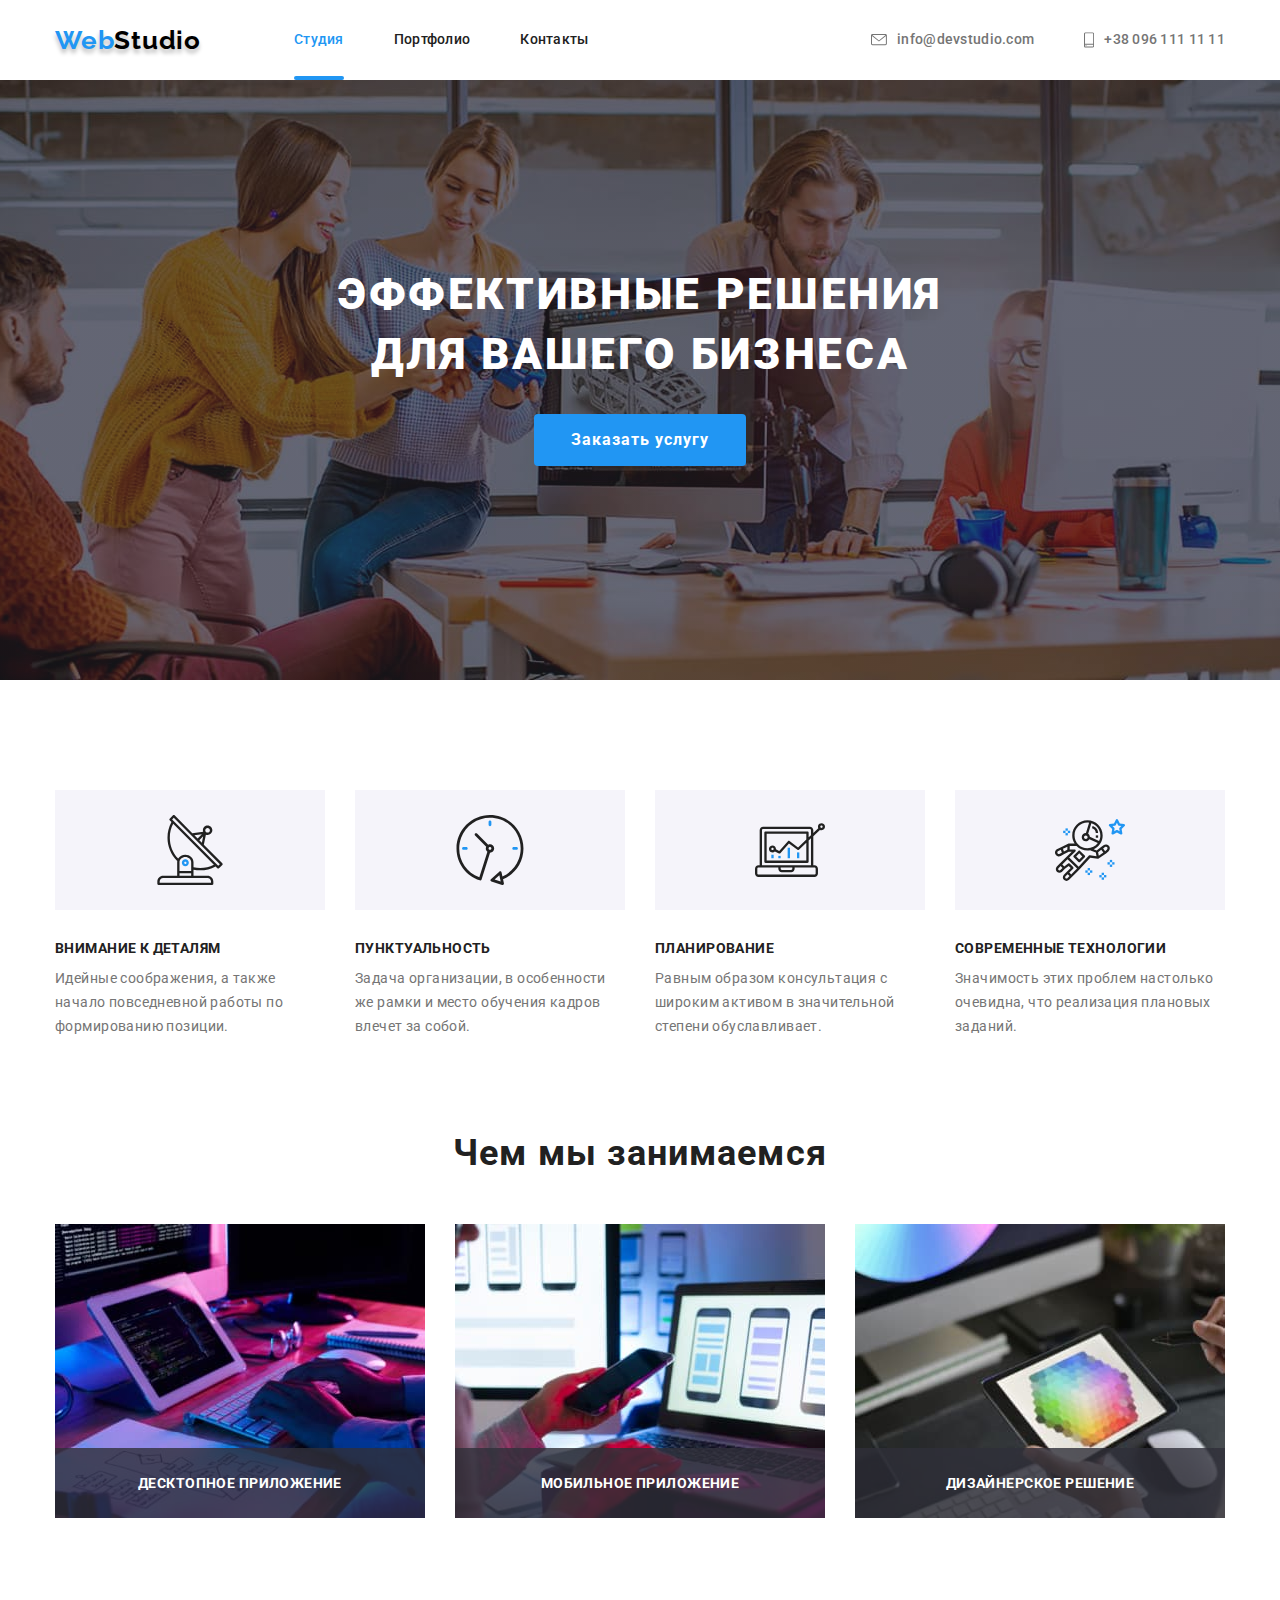
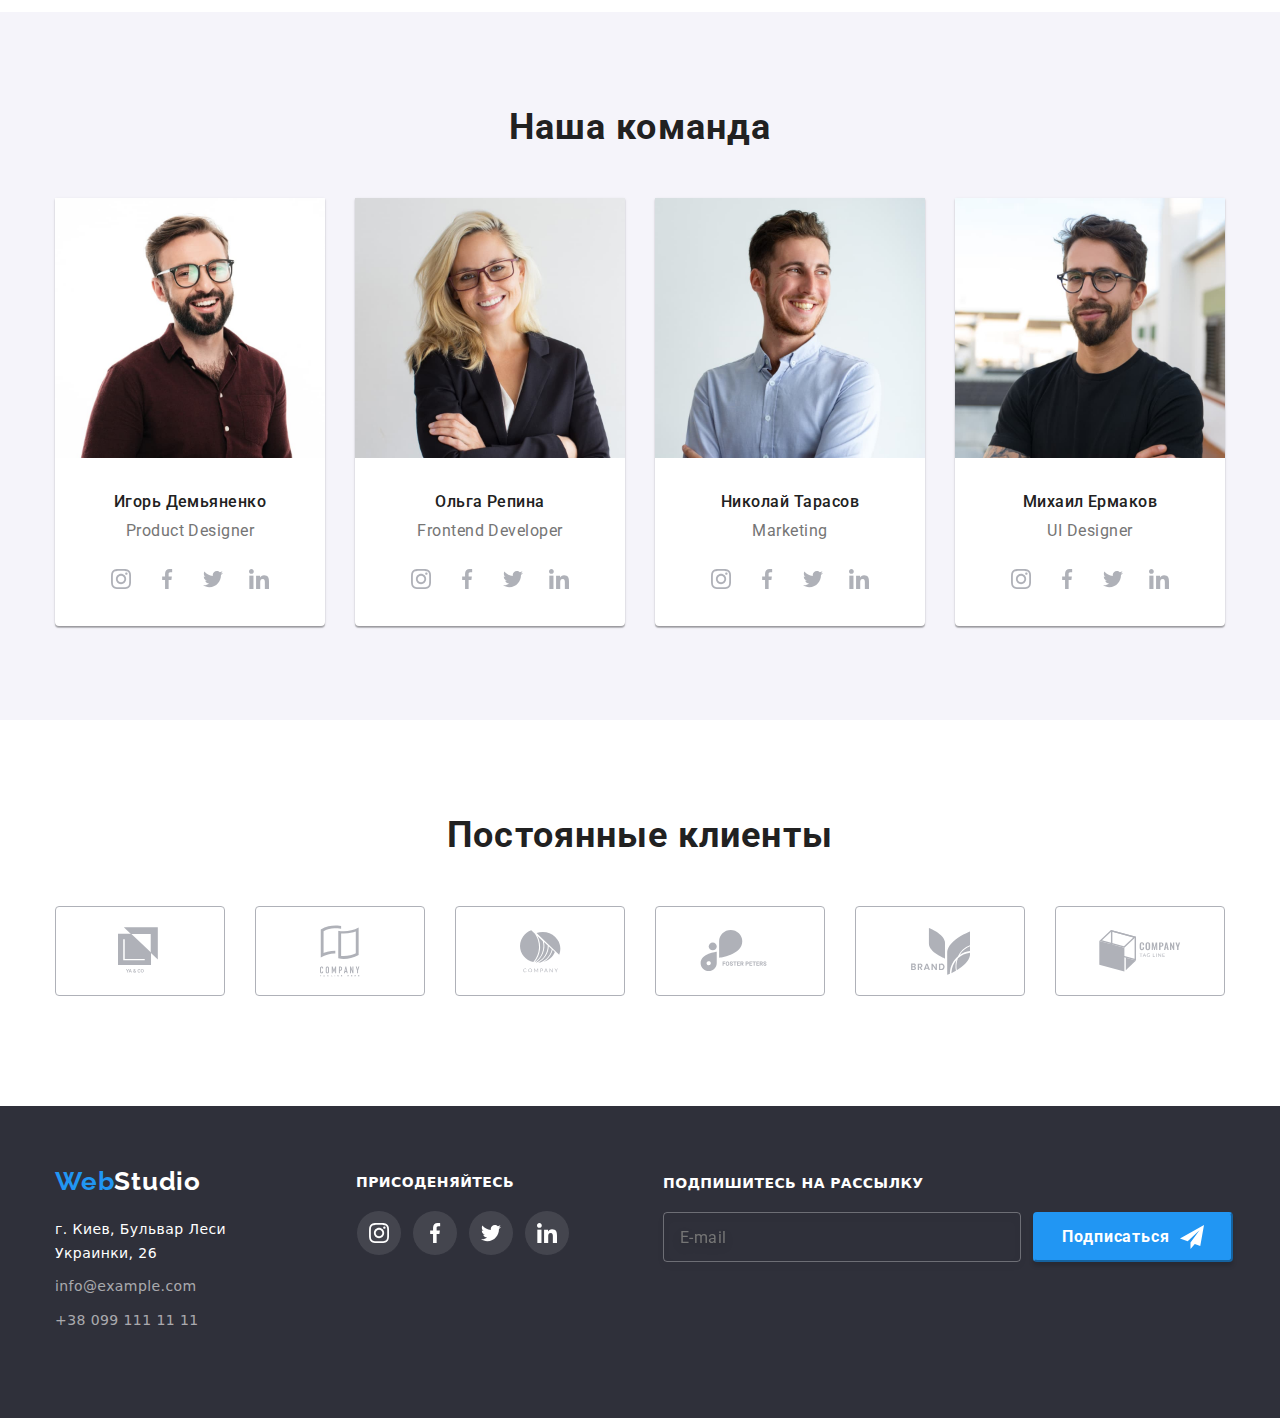
==== commit a32af982: "3" ====
--- a/index.html
+++ b/index.html
@@ -494,12 +494,12 @@
             </ul>
           </li>
           <li>
-            <div class="subscribe">
-              <label class="subscribe__label" for="sum-mail"
+            <div class="subs">
+              <label class="subs__label" for="sum-mail"
                 >ПОДПИШИТЕСЬ НА РАССЫЛКУ</label
               >
               <input
-                class="subscribe__input"
+                class="subs__input"
                 type="email"
                 name="r-email"
                 id="sub-mail"
@@ -508,7 +508,7 @@
               
             </div>
           <li>
-            <button type="submit" class="subscribe__button" id="sub-mail">
+            <button type="submit" class="subs__button" id="sub-mail">
               <span>Подписаться </span>
               <svg class="icon-subs" width="24" height="24">
                 <use href="./images/sprite.svg#icon-send"></use>
--- a/css/styles.css
+++ b/css/styles.css
@@ -1014,6 +1014,7 @@
 .subm:focus {
   background-color: #188ce8;
 }
+
 .close-f {
   position: relative;
 }
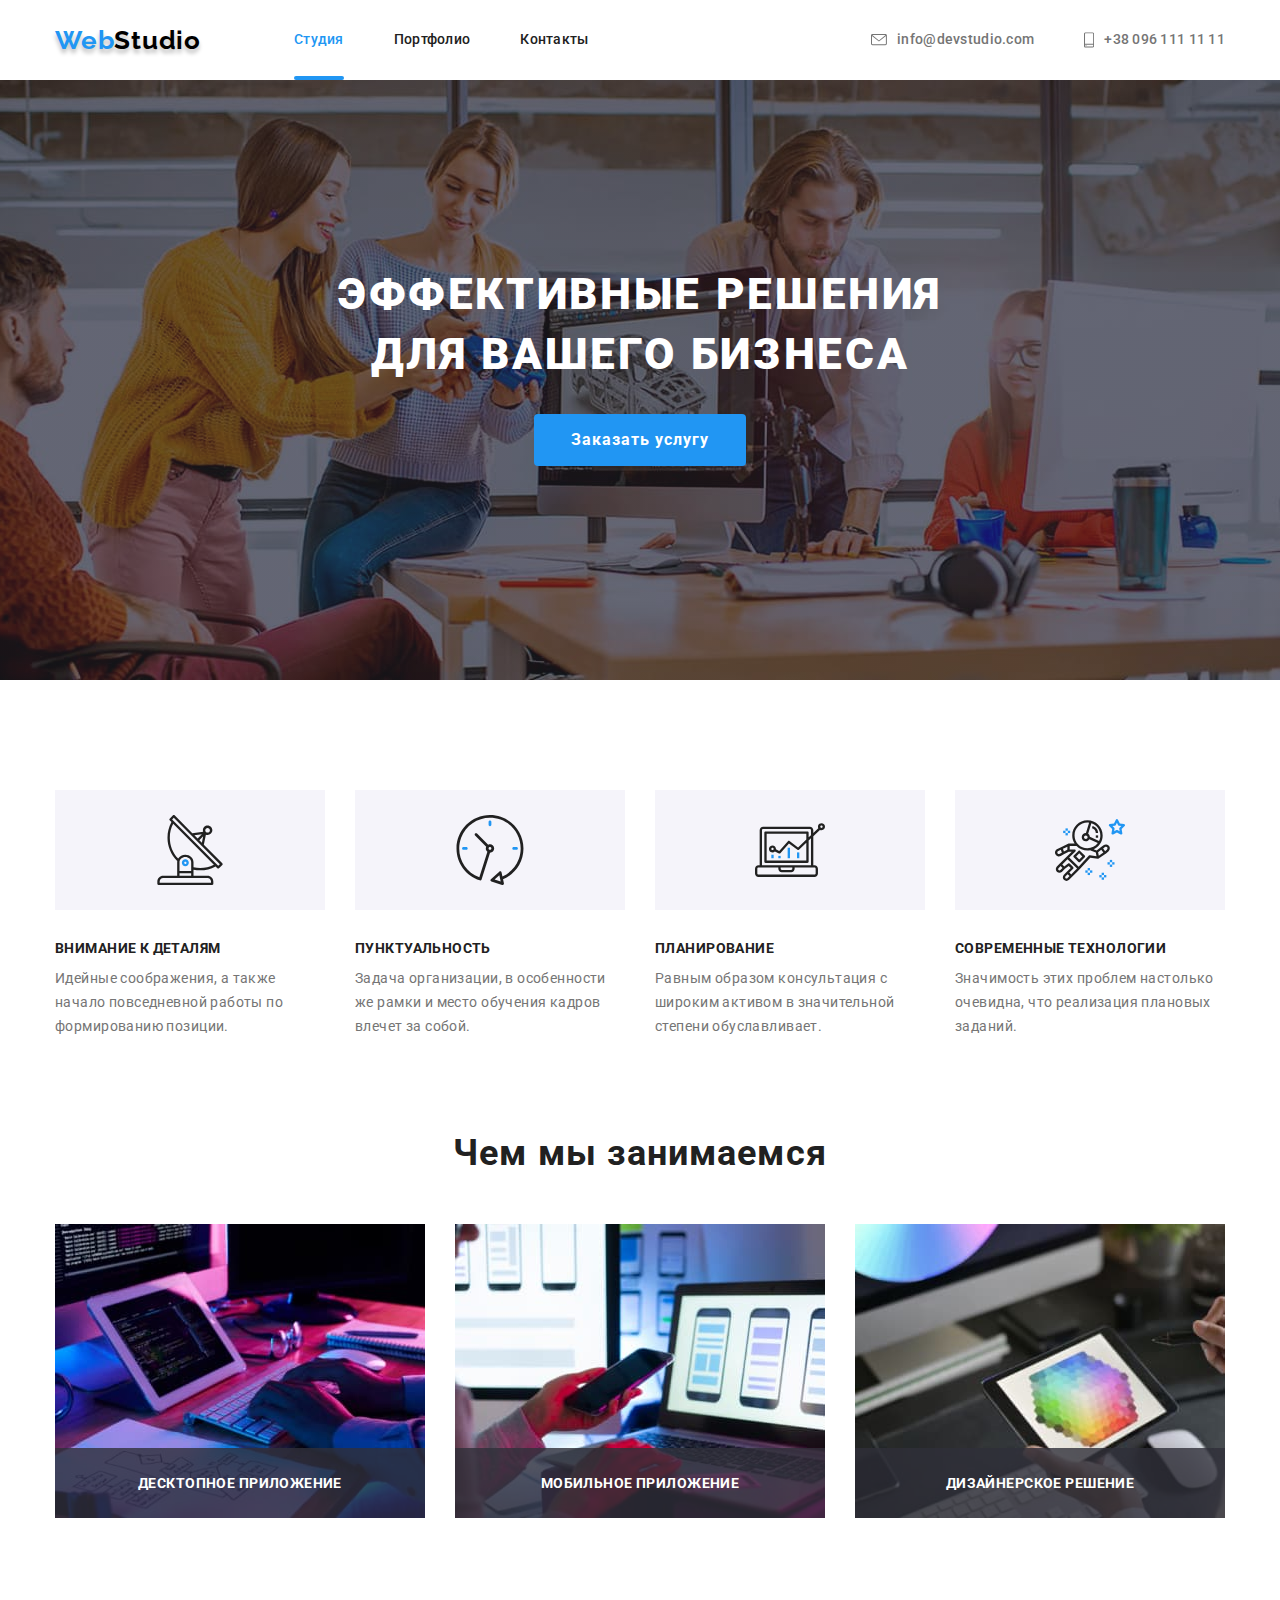
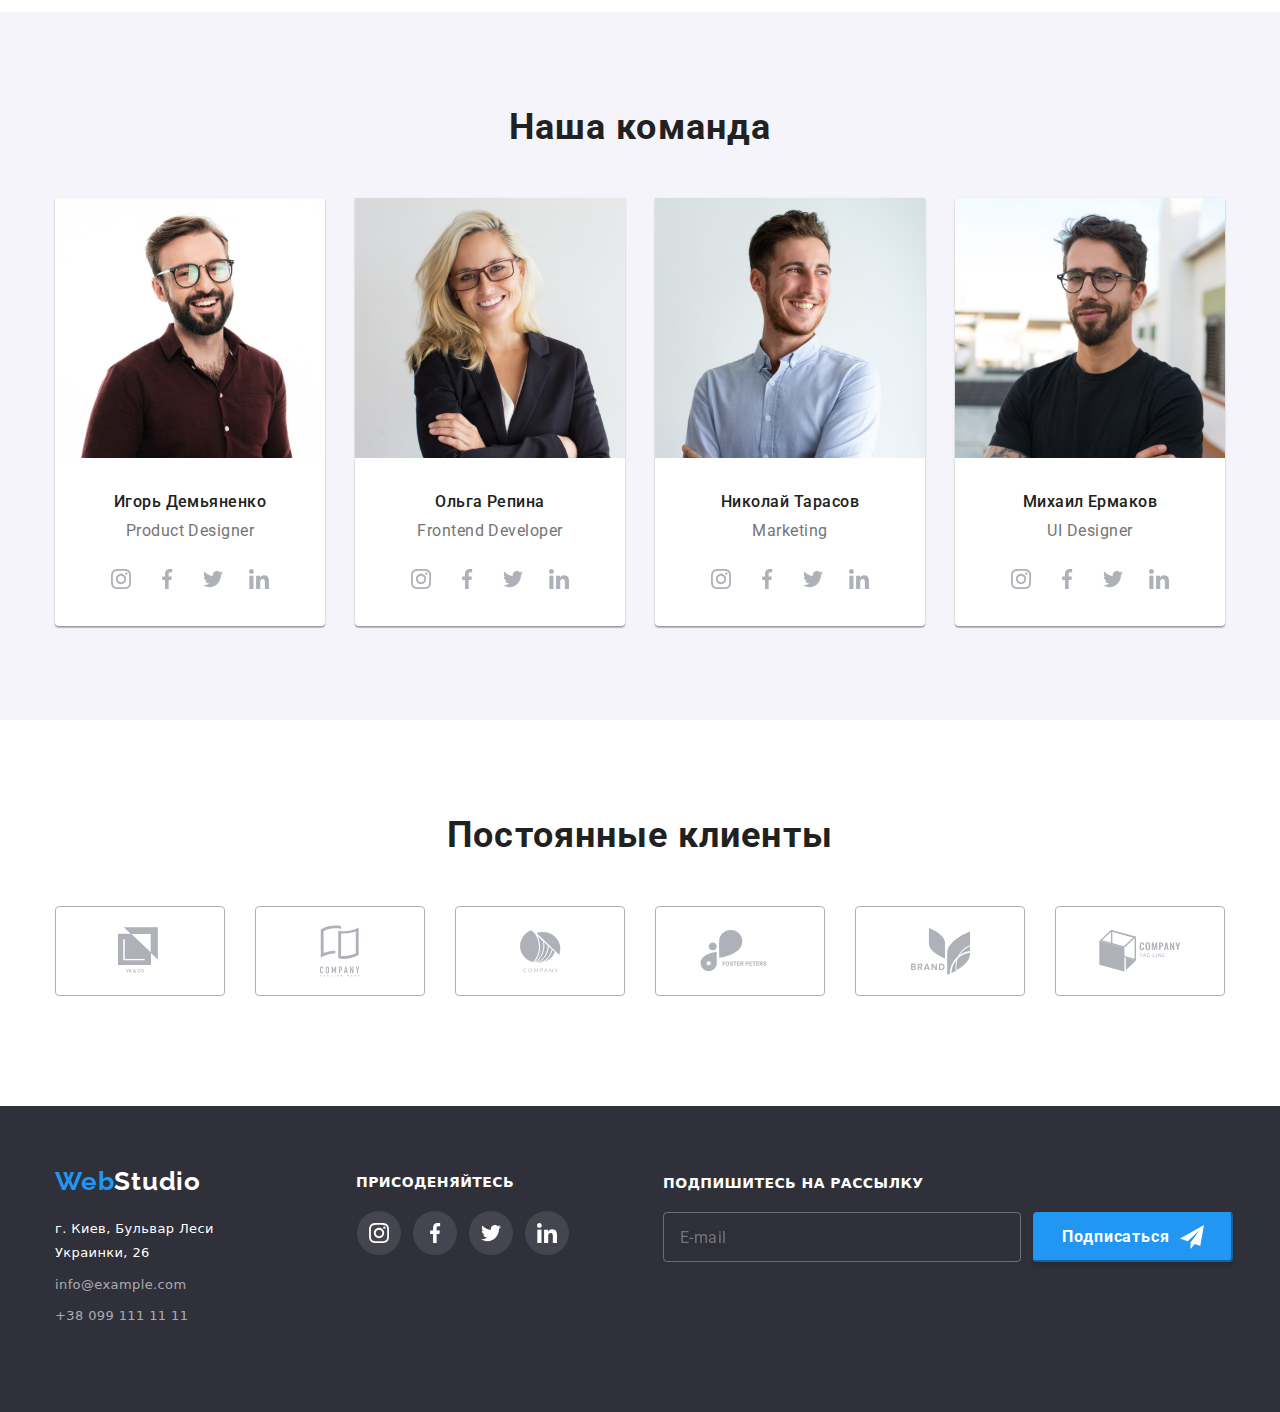
==== commit ec1d073d: "BEM" ====
--- a/index.html
+++ b/index.html
@@ -365,76 +365,76 @@
 
       <!--Modal window-->
       <!--Форма-->
-      <form class="backdrope is-hidden" data-modal>
+      <form class="form-section backdrope is-hidden" data-modal>
         <div class="modal">
-          <h2>Оставьте свои данные, мы вам перезвоним</h2>
+          <h2 class="modal__title">Оставьте свои данные, мы вам перезвоним</h2>
           <!--Input NAME-->
-          <div class="form-div">
+          <div class="modal__element">
             <input
-              class="form-input"
+              class="modal__input"
               name="name"
               type="text"
               id="name"
               placeholder=" "
             />
-            <label class="form-label" for="name">Имя</label>
-            <svg class="form-icon" width="12" height="12">
+            <label class="modal__label" for="name">Имя</label>
+            <svg class="modal__icon" width="12" height="12">
               <use href="./images/sprite.svg#icon-form-name"></use>
             </svg>
           </div>
           <!--Input phone-->
-          <div class="form-div">
+          <div class="modal__element">
             <input
-              class="form-input"
+              class="modal__input"
               name="phone"
               type="tel"
               id="tel"
               placeholder=" "
             />
-            <label class="form-label" for="tel">Телефон</label>
-            <svg class="form-icon" width="12" height="12">
+            <label class="modal__label" for="tel">Телефон</label>
+            <svg class="modal__icon" width="12" height="12">
               <use href="./images/sprite.svg#icon-form-phone"></use>
             </svg>
           </div>
           <!--Input mail-->
-          <div class="form-div">
+          <div class="modal__element">
             <input
-              class="form-input"
+              class="modal__input"
               name="mail"
               type="email"
               id="email"
               placeholder=" "
             />
-            <label class="form-label" for="email">Почта</label>
-            <svg class="form-icon" width="15" height="12">
+            <label class="modal__label" for="email">Почта</label>
+            <svg class="modal__icon" width="15" height="12">
               <use href="./images/sprite.svg#icon-form-mail"></use>
             </svg>
           </div>
           <!--Input comment-->
-          <div class="form-div">
+          <div class="modal__element">
             <textarea
-              class="form-input form-com"
+              class="modal__input modal__textarea"
               name="comment"
               id="comment"
               rows="4"
               placeholder="Введите текст"
             >
             </textarea>
-            <label class="form-label" for="comment">Комментарий</label>
+            <label class="modal__label" for="comment">Комментарий</label>
           </div>
           <!--<div class="apply-div">-->
 
-          <label class="apply" for="apply">
-            <input class="checkbox" type="checkbox" name="apply" id="apply" />
-            <span class="icon-f"></span>
-            <span>Соглашаюсь с рассылкой и принимаю</span>
+          <label class="modal__apply" for="apply">
+            <input class="modal__checkbox" type="checkbox" name="apply" id="apply" />
+            <span class="modal__apply-display modal__apply-border"></span>
+            <span class="modal__apply-display" > Соглашаюсь с рассылкой и принимаю</span>
             <a href=""><u>Условия договора</u></a>
           </label>
 
-          <button class="subm" type="submit">Отправить</button>
-          <div class="close-f">
-            <button class="xclose" data-modal-close>
-              <svg class="icon-close" width="11" height="11">
+          <button class="modal__button-submit" type="submit">Отправить</button>
+          <div class="close">
+            <button class="close__button" data-modal-close>
+              <svg width="11" height="11">
                 <use href="./images/sprite.svg#icon-form-close"></use>
               </svg>
             </button>
@@ -508,9 +508,9 @@
               
             </div>
           <li>
-            <button type="submit" class="subs__button" id="sub-mail">
+            <button type="submit" class="subs__button" id="subm-mail">
               <span>Подписаться </span>
-              <svg class="icon-subs" width="24" height="24">
+              <svg class="subs__icon" width="24" height="24">
                 <use href="./images/sprite.svg#icon-send"></use>
               </svg>
             </button>
--- a/css/styles.css
+++ b/css/styles.css
@@ -533,18 +533,13 @@
 
 .address {
   width: 231px;
-  font-style: normal;
-  font-weight: normal;
-  font-size: 14px;
-  line-height: 24px;
-  letter-spacing: 0.03em;
 }
 
 .address__text {
   margin-bottom: 9px;
   font-style: normal;
   font-weight: 400;
-  font-size: 14px;
+  font-size: 13px;
   line-height: 24px;
   letter-spacing: 0.03em;
   color: var(--Logo-white-color);
@@ -554,7 +549,7 @@
   color: rgba(255, 255, 255, 0.6);
   font-style: normal;
   font-weight: normal;
-  font-size: 14px;
+  font-size: 13px;
   line-height: 1.71;
   /* or 171% */
   letter-spacing: 0.03em;
@@ -673,11 +668,34 @@
 .subs__button:focus {
   background-color: #188ce8;
 }
-
+.subs__icon {
+  margin-left: 10px;
+}
 .menu__link-active {
   color: var(--Logo-blue-color);
 }
-button.filter {
+
+/* PORTFOLIO - PAGE Styles*/
+/* PORTFOLIO - PAGE Styles*/
+/* PORTFOLIO - PAGE Styles*/
+
+.no-display {
+  display: none;
+}
+.zero {
+  margin-bottom: 0px;
+  margin-top: 0px;
+}
+.portfolio-menu__list {
+  display: flex;
+  justify-content: center;
+  margin-top: 87px;
+  margin-bottom: 50px;
+}
+.portfolio-menu__list .portfolio-menu__item:not(:last-child) {
+  margin-right: 8px;
+}
+.portfolio-menu__button {
   padding: 6px 22px 6px 22px;
   color: var(--h2-text-color);
   background-color: var(--our-team-background);
@@ -694,8 +712,8 @@
   transition-duration: 250ms;
   transition-timing-function: cubic-bezier(0.4, 0, 0.2, 1);
 }
-button.filter:hover,
-button.active:focus {
+.portfolio-menu__button:hover,
+.portfolio-menu__button:focus {
   color: var(--Logo-white-color);
   background-color: var(--Logo-blue-color);
   font-style: normal;
@@ -707,58 +725,24 @@
   border-color: var(--Logo-white-color);
   box-shadow: 0px 4px 5px 0 rgba(0, 0, 0, 0.5); /* Параметры тени */
 }
-h2.img-head {
-  color: var(--h2-text-color);
-  font-style: normal;
-  font-weight: bold;
-  font-size: 18px;
-  line-height: 36px;
-  letter-spacing: 0.06em;
-}
-p.img-p {
-  color: var(--p-text-color);
-  font-style: normal;
-  font-weight: normal;
-  font-size: 16px;
-  line-height: 30px;
-  letter-spacing: 0.03em;
-}
-/* PORTFOLIO - PAGE Styles*/
-/* PORTFOLIO - PAGE Styles*/
-/* PORTFOLIO - PAGE Styles*/
-
-.no-display {
-  display: none;
-}
-.zero {
-  margin-bottom: 0px;
-  margin-top: 0px;
-}
-.search-menu {
-  display: flex;
-  justify-content: center;
-  margin-top: 87px;
-  margin-bottom: 50px;
-}
-.search-menu > li:not(:last-child) {
-  margin-right: 8px;
-}
-.portfolio-section {
+.portfolio-menu {
+  flex-direction: column;
+  justify-content: center;
+}
+
+.portfolio {
   margin-top: 0px;
   margin-bottom: 101px;
 }
-.portfolio-content {
-  flex-direction: column;
-  justify-content: center;
-}
-.portfolio-projects {
+
+.portfolio__list {
   display: flex;
   flex-wrap: wrap;
   justify-content: center;
   margin-top: 0px;
   margin-bottom: 0px;
 }
-.portfolio-projects > li {
+.portfolio__list .portfolio__item {
   box-sizing: border-box;
   max-width: 370px;
   max-height: 404px;
@@ -768,44 +752,52 @@
   border-width: 1px;
   border-color: #eeeeee;
 }
-.portfolio-projects > li:hover,
-.portfolio-projects > li:focus {
+.portfolio__list .portfolio__item:hover,
+.portfolio__list .portfolio__item {
   box-shadow: 0px 1px 1px rgba(0, 0, 0, 0.12), 0px 4px 4px rgba(0, 0, 0, 0.06),
     1px 4px 6px rgba(0, 0, 0, 0.16);
 }
-.portfolio-projects > li:not(:nth-last-child(-n + 3)) {
+.portfolio__list .portfolio__item:not(:nth-last-child(-n + 3)) {
   margin-bottom: 30px;
 }
-.portfolio-projects > li:not(:nth-child(3n + 0)) {
+.portfolio__list .portfolio__item:not(:nth-child(3n + 0)) {
   margin-right: 30px;
 }
-.portfolio-projects > li > a > h2 {
+.project__title {
+  color: var(--h2-text-color);
+  font-style: normal;
+  font-weight: bold;
+  font-size: 18px;
+  line-height: 36px;
+  letter-spacing: 0.06em;
+}
+.project__text {
+  color: var(--p-text-color);
+  font-style: normal;
+  font-weight: normal;
+  font-size: 16px;
+  line-height: 30px;
+  letter-spacing: 0.03em;
+}
+.project__title {
   box-sizing: border-box;
   margin-left: 24px;
   margin-bottom: 4px;
   padding-top: 20px;
 }
-.portfolio-projects > li > a > p {
+.project__text {
   box-sizing: border-box;
   margin-left: 24px;
   margin-top: 0px;
   margin-bottom: 0px;
   padding-bottom: 20px;
 }
-/* ОФОРМЛЕННЯ ГРАФІКИ*/
-/* ОФОРМЛЕННЯ ГРАФІКИ*/
-/* ОФОРМЛЕННЯ ГРАФІКИ*/
-
-.pr-div {
-  width: 100%;
-  height: 100%;
-}
 /* Портфолио переход для проекта*/
-.project-im {
+.project {
   position: relative;
   overflow: hidden;
 }
-.project-text {
+.project__description {
   position: absolute;
   opacity: 1;
   /*0*/
@@ -830,13 +822,23 @@
   transition-timing-function: cubic-bezier(0.4, 0, 0.2, 1);
 }
 
-.project-li:hover .project-text,
-.project-li:focus .project-text {
+.portfolio__item:hover .project__description,
+.portfolio__item:focus .project__description {
   transform: translateY(15px);
 }
-section > div > ul::backdrop {
+.portfolio__list::backdrop {
   background-color: var(--p-text-color);
 }
+
+/* ОФОРМЛЕННЯ ГРАФІКИ*/
+/* ОФОРМЛЕННЯ ГРАФІКИ*/
+/* ОФОРМЛЕННЯ ГРАФІКИ*/
+
+.pr-div {
+  width: 100%;
+  height: 100%;
+}
+
 .is-hidden {
   display: none;
 }
@@ -861,11 +863,11 @@
   left: 0;
   margin: auto;
 }
-form {
+.form-section {
   padding: 0%;
   margin: 0%;
 }
-form > div > h2 {
+.modal__title {
   margin-top: 40px;
 
   font-family: Roboto;
@@ -878,16 +880,17 @@
 
   color: var(--h2-text-color);
 }
-.form-div {
+.modal__element {
   position: relative;
   display: flex;
   flex-direction: column;
 }
+/*обнуление*/
 input,
 textarea {
   outline: none;
 }
-.form-input {
+.modal__input {
   display: flex;
   align-items: center;
   margin-top: 28px;
@@ -899,17 +902,16 @@
   transition-property: border;
   transition-duration: 250ms;
 }
-textarea {
-  margin: 0%;
-}
-.form-com {
+
+.modal__textarea {
   resize: none;
   height: 120px;
   padding-left: 10px;
   padding-top: 5px;
-}
-
-.form-label {
+  margin: 28px 0px 0px 0px;
+}
+
+.modal__label {
   position: absolute;
   transform: translateX(0px) translateY(10px);
 
@@ -933,13 +935,13 @@
 }
 */
 
-.form-icon {
+.modal__icon {
   position: absolute;
   transform: translateX(14px) translateY(350%);
   transition-property: fill;
   transition-duration: 250ms;
 }
-.form-div:focus-within > .form-icon
+.modal__element:focus-within > .modal__icon
 /*.form-div:focus-within > .form-input,
 .form-div:focus-within > .form-label*/ {
   fill: var(--Logo-blue-color);
@@ -951,10 +953,10 @@
   color: var(--Logo-blue-color);
 }
 */
-.form-input:focus {
+.modal__input:focus {
   border: 1px solid #2196f3;
 }
-.apply > span {
+.modal__apply-display {
   display: inline-block;
   margin-top: 20px;
   font-family: Roboto;
@@ -966,31 +968,28 @@
   letter-spacing: 0.03em;
   color: #757575;
 }
-.apply a {
-}
-.checkbox {
+.modal__checkbox {
   padding-top: 20px;
   -webkit-appearance: none;
   -moz-appearance: none;
   appearance: none;
-
   position: absolute;
 }
-.icon-f {
+.modal__apply-border {
   width: 16px;
   height: 15px;
   border: 2px solid #212121;
   border-radius: 4px;
   transform: translateY(2px);
 }
-.checkbox:checked + .icon-f {
+.modal__checkbox:checked + .modal__apply-border {
   border-color: var(--Logo-blue-color);
   background-color: var(--Logo-blue-color);
   background-image: url("../images/form-icons/icon-check.svg");
   background-size: contain;
   background-origin: border-box;
 }
-.subm {
+.modal__button-submit {
   width: 200px;
   height: 50px;
   margin-top: 40px;
@@ -1010,15 +1009,15 @@
   transition-property: background-color;
   transition-duration: 250ms;
 }
-.subm:hover,
-.subm:focus {
+.modal__button-submit:hover,
+.modal__button-submit:focus {
   background-color: #188ce8;
 }
 
-.close-f {
+.close {
   position: relative;
 }
-.xclose {
+.close__button {
   position: absolute;
   padding: 0%;
   width: 30px;
@@ -1030,11 +1029,7 @@
   transition-property: fill;
   transition-duration: 250ms;
 }
-.xclose:hover,
-.xclose:focus {
+.close__button:hover,
+.close__button:focus {
   fill: var(--Logo-blue-color);
 }
-
-.icon-subs {
-  margin-left: 10px;
-}
